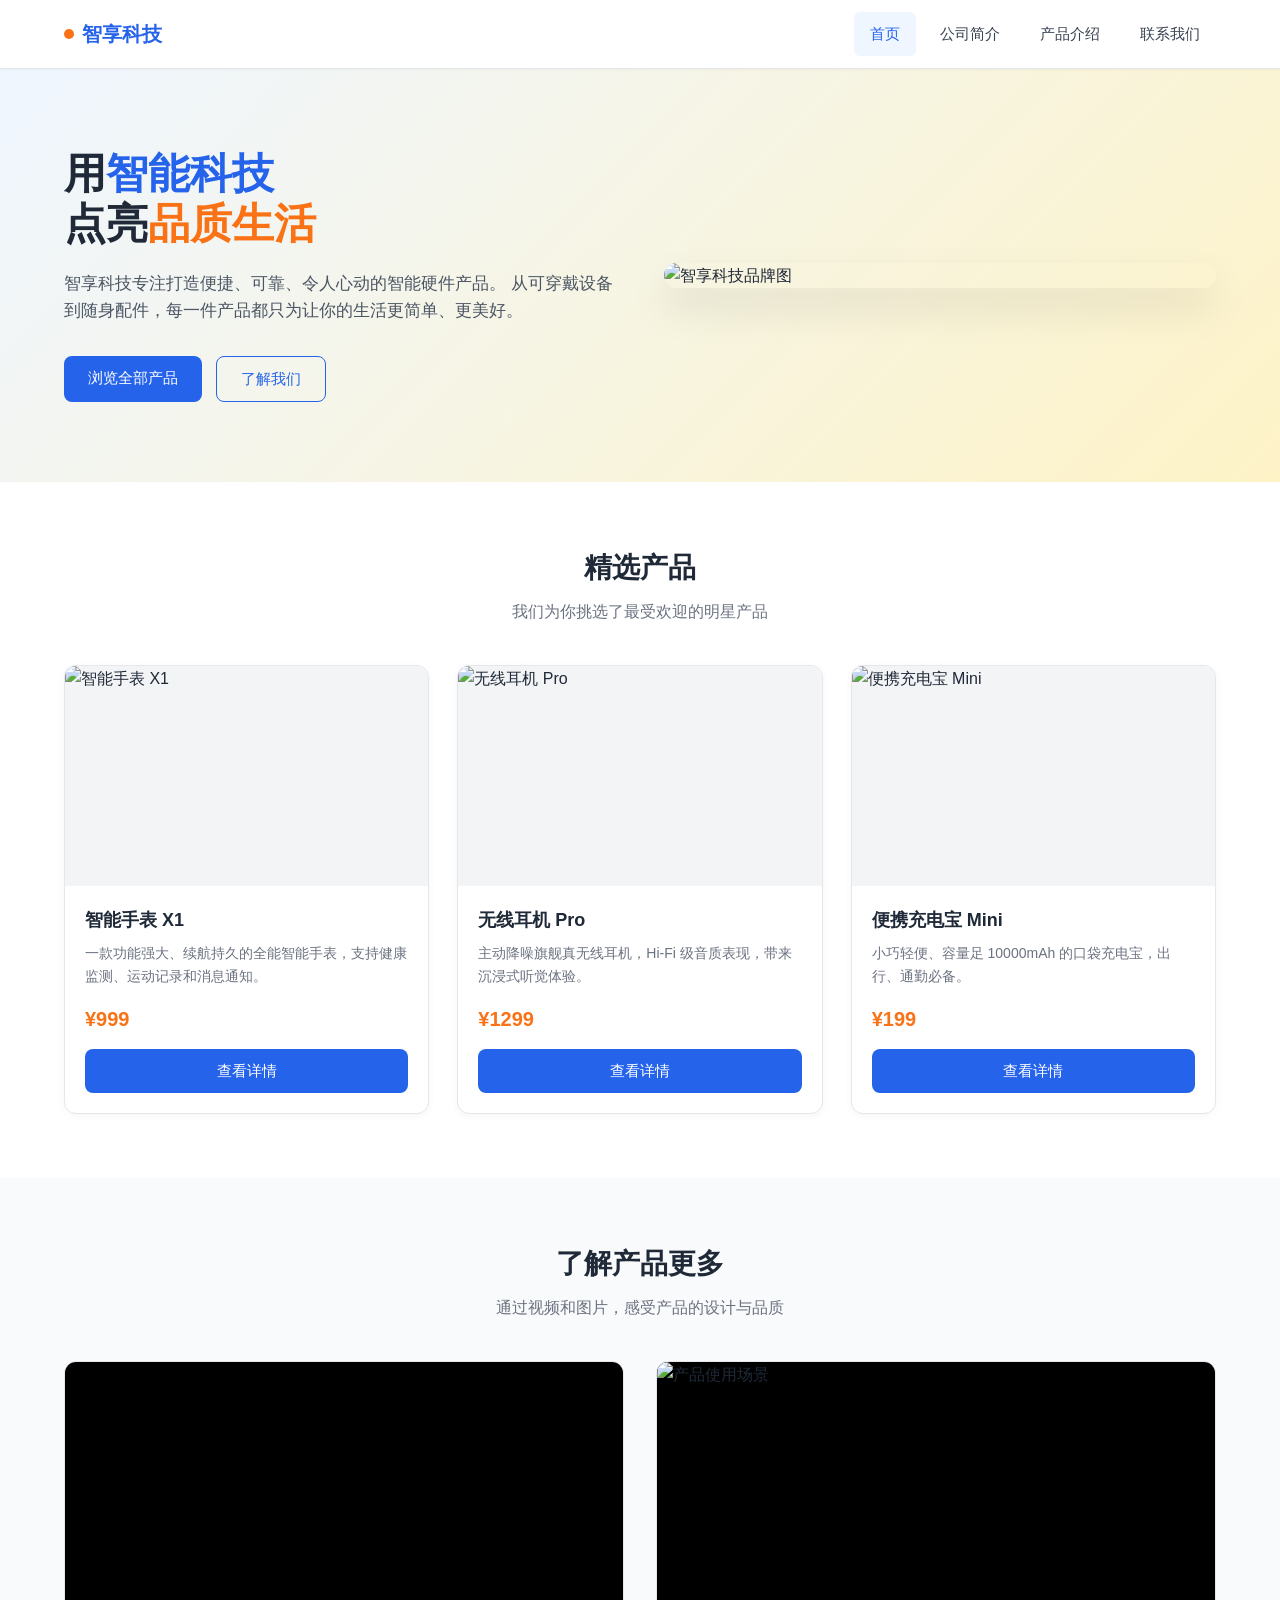
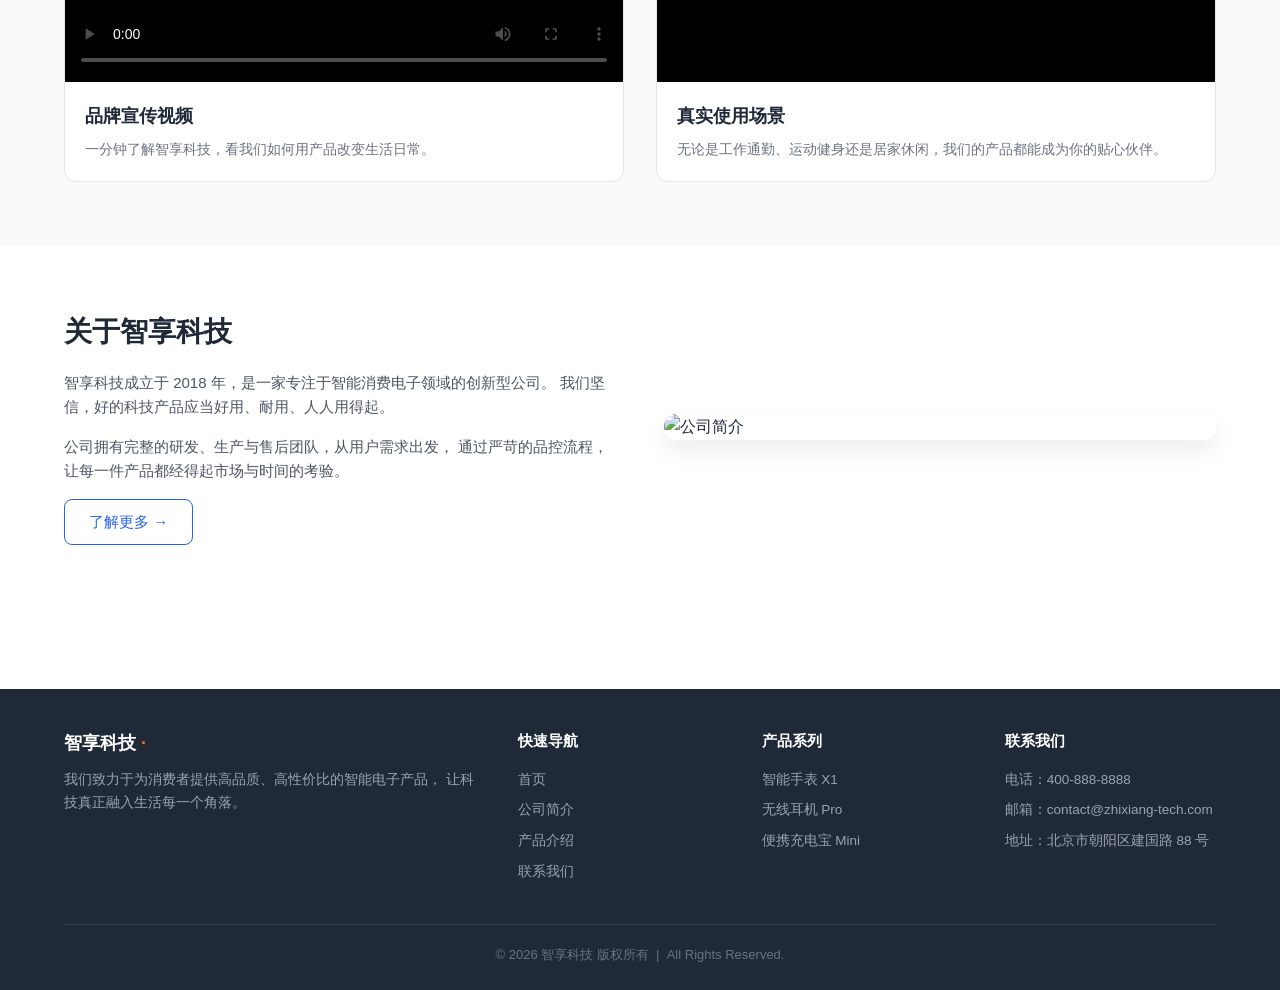
==== index.html @ dfcb59cd "Initial commit Add complete 5-page corporate product website (index/about/products/contact/product) " ====
<!DOCTYPE html>
<html lang="zh-CN">
<head>
  <!-- 字符编码设置：支持中文 -->
  <meta charset="UTF-8" />
  <!-- 响应式视口设置：保证移动端正常显示 -->
  <meta name="viewport" content="width=device-width, initial-scale=1.0" />
  <!-- SEO 基础标签：后续可替换为贵公司真实信息 -->
  <title>智享科技 - 让科技融入生活 | 智能手表 / 无线耳机 / 便携充电宝</title>
  <meta name="description" content="智享科技专注于为消费者提供高品质、高性价比的智能电子产品，包括智能手表 X1、无线耳机 Pro、便携充电宝 Mini 等系列产品。" />
  <meta name="keywords" content="智能手表,无线耳机,充电宝,智享科技,智能硬件" />
  <!-- 网站图标（Favicon）：后续替换为真实 Logo -->
  <link rel="icon" type="image/svg+xml" href="data:image/svg+xml,%3Csvg xmlns='http://www.w3.org/2000/svg' viewBox='0 0 100 100'%3E%3Ctext y='.9em' font-size='90'%3E%F0%9F%92%A1%3C/text%3E%3C/svg%3E" />

  <!-- 引入全局样式文件 -->
  <link rel="stylesheet" href="styles.css" />
</head>
<body>
  <!-- 导航栏占位：由 common.js 动态渲染（包含品牌 + 导航菜单 + 产品下拉菜单） -->
  <div id="navbar-placeholder"></div>

  <!-- 主要内容区 -->
  <main>
    <!-- =============================================================
         区块 1：品牌展示 Hero 区
         ============================================================= -->
    <section class="hero">
      <div class="hero-inner">
        <!-- 左侧：标题 + 介绍 + 按钮 -->
        <div>
          <h1>
            用<span class="hl-blue">智能科技</span><br />
            点亮<span class="hl-orange">品质生活</span>
          </h1>
          <p>
            智享科技专注打造便捷、可靠、令人心动的智能硬件产品。
            从可穿戴设备到随身配件，每一件产品都只为让你的生活更简单、更美好。
          </p>
          <div class="hero-btns">
            <!-- 浏览全部产品 -->
            <a href="products.html" class="btn btn-primary">浏览全部产品</a>
            <!-- 了解公司 -->
            <a href="about.html" class="btn btn-outline">了解我们</a>
          </div>
        </div>
        <!-- 右侧：品牌大图（后续可替换为公司主视觉图） -->
        <div class="hero-image">
          <img
            src="https://placehold.co/800x560?text=Smart+Living+%C2%B7+Brand+Hero"
            alt="智享科技品牌图"
          />
        </div>
      </div>
    </section>

    <!-- =============================================================
         区块 2：精选产品卡片（从 products-data.js 读取 featured=true 的产品）
         ============================================================= -->
    <section class="section">
      <div class="container">
        <h2 class="section-title">精选产品</h2>
        <p class="section-subtitle">我们为你挑选了最受欢迎的明星产品</p>

        <!-- 产品卡片容器：以下内容由页面底部 JS 动态渲染 -->
        <div id="featuredProductsGrid" class="products-grid"></div>
      </div>
    </section>

    <!-- =============================================================
         区块 3：宣传视频 / 图片 区域
         ============================================================= -->
    <section class="section promo-section">
      <div class="container">
        <h2 class="section-title">了解产品更多</h2>
        <p class="section-subtitle">通过视频和图片，感受产品的设计与品质</p>

        <div class="promo-grid">
          <!-- 左侧：宣传视频卡片 -->
          <div class="promo-card">
            <!-- 使用原生 HTML5 video 标签，用户可直接点击播放 -->
            <video
              src="https://www.w3schools.com/html/mov_bbb.mp4"
              controls
              preload="metadata"
              poster="https://placehold.co/800x450?text=Brand+Video+Poster"
            ></video>
            <div class="promo-card-body">
              <h3>品牌宣传视频</h3>
              <p>一分钟了解智享科技，看我们如何用产品改变生活日常。</p>
            </div>
          </div>

          <!-- 右侧：宣传图片卡片 -->
          <div class="promo-card">
            <img
              src="https://placehold.co/800x450?text=Lifestyle+%7C+Product+In+Use"
              alt="产品使用场景"
            />
            <div class="promo-card-body">
              <h3>真实使用场景</h3>
              <p>无论是工作通勤、运动健身还是居家休闲，我们的产品都能成为你的贴心伙伴。</p>
            </div>
          </div>
        </div>
      </div>
    </section>

    <!-- =============================================================
         区块 4：简短公司介绍（图片 + 文字 + 跳转按钮）
         ============================================================= -->
    <section class="section">
      <div class="container">
        <div class="about-preview">
          <!-- 左侧文字介绍 -->
          <div>
            <h2>关于智享科技</h2>
            <p>
              智享科技成立于 2018 年，是一家专注于智能消费电子领域的创新型公司。
              我们坚信，好的科技产品应当好用、耐用、人人用得起。
            </p>
            <p>
              公司拥有完整的研发、生产与售后团队，从用户需求出发，
              通过严苛的品控流程，让每一件产品都经得起市场与时间的考验。
            </p>
            <a href="about.html" class="btn btn-outline">了解更多 →</a>
          </div>
          <!-- 右侧：公司图片（办公室/团队/工厂 等占位图） -->
          <div>
            <img
              src="https://placehold.co/800x560?text=Our+Company+%7C+Team+%26+Office"
              alt="公司简介"
            />
          </div>
        </div>
      </div>
    </section>
  </main>

  <!-- 页脚占位：由 common.js 动态渲染 -->
  <div id="footer-placeholder"></div>

  <!-- 引入产品数据（首页精选产品区需要） -->
  <script src="products-data.js"></script>
  <!-- 引入公共 JS（导航栏、页脚、渲染卡片函数） -->
  <script src="common.js"></script>

  <!-- 首页专属 JS：渲染"精选产品"卡片 -->
  <script>
    document.addEventListener("DOMContentLoaded", function () {
      // 找到卡片容器
      const grid = document.getElementById("featuredProductsGrid");
      if (!grid) return;

      // 获取精选产品列表
      const featuredList = getFeaturedProducts();

      // 如果没有精选产品，则使用全部产品
      const list = featuredList.length > 0 ? featuredList : (products || []);

      // 逐产品渲染卡片（使用 common.js 提供的公共函数）
      list.forEach(function (product) {
        grid.innerHTML += renderProductCard(product);
      });
    });
  </script>
</body>
</html>
---- styles.css ----
/* ============================================
   公司产品售卖网站 - 全局样式文件
   主色调：蓝色 #2563EB，橙色 #F97316
   ============================================ */

/* ---------- 基础重置 ---------- */
/* 清除浏览器默认的内外边距，统一盒模型 */
* {
  margin: 0;
  padding: 0;
  box-sizing: border-box;
}

/* 设置页面基础样式：字体、文字颜色、最小高度 */
html, body {
  font-family: -apple-system, BlinkMacSystemFont, "Segoe UI", "PingFang SC",
    "Hiragino Sans GB", "Microsoft YaHei", sans-serif;
  color: #1F2937; /* 正文深灰色 */
  background-color: #FFFFFF;
  line-height: 1.6;
  min-height: 100vh;
  display: flex;
  flex-direction: column;
}

/* 让 main 区域在页脚之上自动撑开 */
main {
  flex: 1;
}

/* 链接默认去除下划线，继承文字颜色 */
a {
  text-decoration: none;
  color: inherit;
}

/* 列表去除默认点号 */
ul, ol {
  list-style: none;
}

/* 图片视频自适应 */
img, video {
  max-width: 100%;
  display: block;
}

/* 通用按钮样式：蓝色主按钮 */
.btn {
  display: inline-block;
  padding: 10px 24px;
  border-radius: 8px;
  font-size: 15px;
  font-weight: 500;
  cursor: pointer;
  transition: all 0.2s ease;
  border: none;
  text-align: center;
}

/* 蓝色实心按钮 */
.btn-primary {
  background-color: #2563EB;
  color: #FFFFFF;
}
.btn-primary:hover {
  background-color: #1D4ED8; /* 悬停加深蓝色 */
  transform: translateY(-1px);
  box-shadow: 0 4px 12px rgba(37, 99, 235, 0.25);
}

/* 橙色实心按钮（用于购买等强调操作） */
.btn-accent {
  background-color: #F97316;
  color: #FFFFFF;
}
.btn-accent:hover {
  background-color: #EA580C;
  transform: translateY(-1px);
  box-shadow: 0 4px 12px rgba(249, 115, 22, 0.25);
}

/* 白色边框按钮 */
.btn-outline {
  background-color: transparent;
  color: #2563EB;
  border: 1.5px solid #2563EB;
}
.btn-outline:hover {
  background-color: #2563EB;
  color: #FFFFFF;
}

/* ---------- 通用容器（限制页面最大宽度并居中） ---------- */
.container {
  max-width: 1200px;
  margin: 0 auto;
  padding: 0 24px;
}

/* 通用区块间距 */
.section {
  padding: 64px 0;
}

/* 区块标题 */
.section-title {
  font-size: 28px;
  font-weight: 700;
  color: #1F2937;
  text-align: center;
  margin-bottom: 8px;
}

/* 区块副标题（说明文字） */
.section-subtitle {
  text-align: center;
  color: #6B7280;
  font-size: 16px;
  margin-bottom: 40px;
}

/* 浅灰背景（用于分段区分内容区） */
.bg-gray {
  background-color: #F9FAFB;
}

/* ============================================
   导航栏样式
   ============================================ */
.navbar {
  background-color: #FFFFFF;
  border-bottom: 1px solid #E5E7EB;
  position: sticky; /* 滚动时保持在顶部 */
  top: 0;
  z-index: 1000;
  box-shadow: 0 1px 3px rgba(0, 0, 0, 0.04);
}

.navbar-inner {
  max-width: 1200px;
  margin: 0 auto;
  padding: 0 24px;
  display: flex;
  align-items: center;
  justify-content: space-between;
  height: 68px;
}

/* Logo 样式 */
.brand {
  font-size: 20px;
  font-weight: 700;
  color: #2563EB;
  display: flex;
  align-items: center;
  gap: 8px;
}

/* Logo 中的橙色装饰点 */
.brand .dot {
  width: 10px;
  height: 10px;
  background-color: #F97316;
  border-radius: 50%;
  display: inline-block;
}

/* 桌面端导航菜单 */
.nav-links {
  display: flex;
  align-items: center;
  gap: 8px;
}

/* 每个导航项 */
.nav-item {
  position: relative;
}

.nav-link {
  display: block;
  padding: 10px 16px;
  font-size: 15px;
  font-weight: 500;
  color: #374151;
  border-radius: 6px;
  transition: background-color 0.2s, color 0.2s;
}

.nav-link:hover {
  color: #2563EB;
  background-color: #EFF6FF;
}

/* 当前激活的导航项高亮 */
.nav-link.active {
  color: #2563EB;
  background-color: #EFF6FF;
}

/* ---------- 下拉菜单（产品介绍的子菜单） ---------- */
.dropdown-menu {
  position: absolute;
  top: 100%;
  left: 0;
  min-width: 220px;
  background-color: #FFFFFF;
  border: 1px solid #E5E7EB;
  border-radius: 8px;
  box-shadow: 0 10px 25px rgba(0, 0, 0, 0.08);
  padding: 8px 0;
  margin-top: 4px;
  opacity: 0;
  visibility: hidden;
  transform: translateY(-6px);
  transition: all 0.2s ease;
}

/* 鼠标悬停在"产品介绍"上时展开下拉菜单 */
.nav-item.dropdown:hover .dropdown-menu {
  opacity: 1;
  visibility: visible;
  transform: translateY(0);
}

/* 下拉菜单中的每个产品项 */
.dropdown-item {
  display: block;
  padding: 10px 18px;
  font-size: 14px;
  color: #374151;
  transition: background-color 0.15s;
}

.dropdown-item:hover {
  background-color: #EFF6FF;
  color: #2563EB;
}

/* ---------- 汉堡菜单按钮（移动端显示） ---------- */
.hamburger {
  display: none; /* 桌面端隐藏 */
  flex-direction: column;
  justify-content: space-between;
  width: 26px;
  height: 20px;
  cursor: pointer;
  background: none;
  border: none;
  padding: 0;
}

.hamburger span {
  display: block;
  width: 100%;
  height: 2.5px;
  background-color: #1F2937;
  border-radius: 2px;
  transition: all 0.3s;
}

/* 汉堡菜单被激活（X 形状） */
.hamburger.active span:nth-child(1) {
  transform: translateY(9px) rotate(45deg);
}
.hamburger.active span:nth-child(2) {
  opacity: 0;
}
.hamburger.active span:nth-child(3) {
  transform: translateY(-9px) rotate(-45deg);
}

/* ============================================
   首页样式
   ============================================ */

/* 品牌展示区（Hero 区域） */
.hero {
  background: linear-gradient(135deg, #EFF6FF 0%, #FEF3C7 100%);
  padding: 80px 0;
}

.hero-inner {
  max-width: 1200px;
  margin: 0 auto;
  padding: 0 24px;
  display: grid;
  grid-template-columns: 1fr 1fr;
  gap: 48px;
  align-items: center;
}

.hero h1 {
  font-size: 42px;
  font-weight: 800;
  line-height: 1.2;
  color: #1F2937;
  margin-bottom: 20px;
}

.hero h1 .hl-blue { color: #2563EB; }
.hero h1 .hl-orange { color: #F97316; }

.hero p {
  font-size: 17px;
  color: #4B5563;
  margin-bottom: 32px;
}

.hero-btns {
  display: flex;
  gap: 14px;
  flex-wrap: wrap;
}

.hero-image {
  border-radius: 16px;
  overflow: hidden;
  box-shadow: 0 20px 40px rgba(0, 0, 0, 0.1);
}

/* 精选产品卡片网格 */
.products-grid {
  display: grid;
  grid-template-columns: repeat(3, 1fr);
  gap: 28px;
}

/* 单个产品卡片 */
.product-card {
  background-color: #FFFFFF;
  border-radius: 12px;
  overflow: hidden;
  border: 1px solid #E5E7EB;
  box-shadow: 0 2px 8px rgba(0, 0, 0, 0.04);
  transition: all 0.25s ease;
  display: flex;
  flex-direction: column;
}

.product-card:hover {
  transform: translateY(-4px);
  box-shadow: 0 12px 24px rgba(0, 0, 0, 0.08);
  border-color: #BFDBFE;
}

.product-card img {
  width: 100%;
  height: 220px;
  object-fit: cover;
  background-color: #F3F4F6;
}

.product-card-body {
  padding: 20px;
  flex: 1;
  display: flex;
  flex-direction: column;
}

.product-card h3 {
  font-size: 18px;
  font-weight: 700;
  color: #1F2937;
  margin-bottom: 8px;
}

.product-card .desc {
  font-size: 14px;
  color: #6B7280;
  margin-bottom: 16px;
  flex: 1;
}

.product-card .price {
  font-size: 20px;
  font-weight: 700;
  color: #F97316;
  margin-bottom: 14px;
}

/* 宣传视频/图片区域 */
.promo-section {
  background-color: #F9FAFB;
}

.promo-grid {
  display: grid;
  grid-template-columns: 1fr 1fr;
  gap: 32px;
  align-items: stretch;
}

.promo-card {
  background-color: #FFFFFF;
  border-radius: 12px;
  overflow: hidden;
  border: 1px solid #E5E7EB;
  display: flex;
  flex-direction: column;
}

.promo-card video,
.promo-card img {
  width: 100%;
  height: 320px;
  object-fit: cover;
  background-color: #000;
}

.promo-card-body {
  padding: 20px;
}

.promo-card-body h3 {
  font-size: 18px;
  font-weight: 700;
  margin-bottom: 8px;
  color: #1F2937;
}

.promo-card-body p {
  font-size: 14px;
  color: #6B7280;
}

/* 简短公司介绍区块 */
.about-preview {
  display: grid;
  grid-template-columns: 1fr 1fr;
  gap: 48px;
  align-items: center;
}

.about-preview h2 {
  font-size: 28px;
  font-weight: 700;
  margin-bottom: 16px;
  color: #1F2937;
}

.about-preview p {
  font-size: 15px;
  color: #4B5563;
  margin-bottom: 16px;
}

.about-preview img {
  border-radius: 12px;
  box-shadow: 0 10px 25px rgba(0, 0, 0, 0.08);
}

/* ============================================
   公司简介页样式
   ============================================ */
.page-header {
  background: linear-gradient(135deg, #EFF6FF 0%, #FEF3C7 100%);
  padding: 56px 0;
  text-align: center;
}

.page-header h1 {
  font-size: 36px;
  font-weight: 800;
  color: #1F2937;
  margin-bottom: 8px;
}

.page-header p {
  font-size: 16px;
  color: #4B5563;
}

.about-content {
  display: grid;
  grid-template-columns: 1fr 1fr;
  gap: 48px;
  align-items: center;
}

.about-content img {
  border-radius: 12px;
  box-shadow: 0 10px 25px rgba(0, 0, 0, 0.08);
}

.about-content h2 {
  font-size: 26px;
  font-weight: 700;
  margin-bottom: 16px;
  color: #1F2937;
}

.about-content p {
  font-size: 15px;
  color: #4B5563;
  margin-bottom: 12px;
}

/* 企业优势列表（卡片形式） */
.advantages-grid {
  display: grid;
  grid-template-columns: repeat(4, 1fr);
  gap: 24px;
}

.advantage-card {
  background-color: #FFFFFF;
  padding: 28px 20px;
  border-radius: 12px;
  border: 1px solid #E5E7EB;
  text-align: center;
  transition: all 0.25s;
}

.advantage-card:hover {
  transform: translateY(-3px);
  box-shadow: 0 10px 20px rgba(0, 0, 0, 0.06);
  border-color: #BFDBFE;
}

.advantage-icon {
  width: 56px;
  height: 56px;
  margin: 0 auto 16px;
  background-color: #EFF6FF;
  color: #2563EB;
  border-radius: 50%;
  display: flex;
  align-items: center;
  justify-content: center;
  font-size: 26px;
  font-weight: 800;
}

.advantage-card h3 {
  font-size: 17px;
  font-weight: 700;
  color: #1F2937;
  margin-bottom: 8px;
}

.advantage-card p {
  font-size: 13.5px;
  color: #6B7280;
}

/* ============================================
   产品总览页样式
   ============================================ */
.products-toolbar {
  display: flex;
  justify-content: space-between;
  align-items: center;
  margin-bottom: 28px;
  flex-wrap: wrap;
  gap: 12px;
}

.products-count {
  color: #6B7280;
  font-size: 14px;
}

.search-box {
  padding: 8px 14px;
  border: 1px solid #D1D5DB;
  border-radius: 8px;
  font-size: 14px;
  width: 240px;
  outline: none;
  transition: border-color 0.2s;
}

.search-box:focus {
  border-color: #2563EB;
  box-shadow: 0 0 0 3px rgba(37, 99, 235, 0.1);
}

/* ============================================
   联系我们页样式
   ============================================ */
.contact-grid {
  display: grid;
  grid-template-columns: 1.2fr 1fr;
  gap: 40px;
}

.contact-form {
  background-color: #FFFFFF;
  padding: 32px;
  border-radius: 12px;
  border: 1px solid #E5E7EB;
  box-shadow: 0 2px 8px rgba(0, 0, 0, 0.04);
}

.contact-form h2 {
  font-size: 22px;
  font-weight: 700;
  margin-bottom: 24px;
  color: #1F2937;
}

.form-group {
  margin-bottom: 18px;
}

.form-group label {
  display: block;
  font-size: 14px;
  font-weight: 500;
  color: #374151;
  margin-bottom: 6px;
}

.form-group input,
.form-group textarea {
  width: 100%;
  padding: 10px 14px;
  border: 1px solid #D1D5DB;
  border-radius: 8px;
  font-size: 14px;
  font-family: inherit;
  color: #1F2937;
  outline: none;
  transition: border-color 0.2s, box-shadow 0.2s;
}

.form-group input:focus,
.form-group textarea:focus {
  border-color: #2563EB;
  box-shadow: 0 0 0 3px rgba(37, 99, 235, 0.1);
}

.form-group textarea {
  resize: vertical;
  min-height: 120px;
}

/* 表单提交成功提示 */
.form-success {
  display: none;
  padding: 12px 16px;
  background-color: #ECFDF5;
  border: 1px solid #A7F3D0;
  color: #065F46;
  border-radius: 8px;
  margin-bottom: 18px;
  font-size: 14px;
}

/* 联系信息卡片 */
.contact-info {
  display: flex;
  flex-direction: column;
  gap: 24px;
}

.info-card {
  background-color: #FFFFFF;
  padding: 24px;
  border-radius: 12px;
  border: 1px solid #E5E7EB;
}

.info-card h3 {
  font-size: 17px;
  font-weight: 700;
  color: #1F2937;
  margin-bottom: 14px;
  display: flex;
  align-items: center;
  gap: 8px;
}

.info-card h3::before {
  content: "";
  display: inline-block;
  width: 4px;
  height: 16px;
  background-color: #2563EB;
  border-radius: 2px;
}

.info-item {
  display: flex;
  align-items: flex-start;
  gap: 10px;
  margin-bottom: 12px;
  font-size: 14px;
  color: #374151;
}

.info-item:last-child { margin-bottom: 0; }

.info-item .label {
  flex-shrink: 0;
  color: #6B7280;
  min-width: 56px;
}

/* 地图占位 */
.map-placeholder {
  background: linear-gradient(135deg, #EFF6FF 0%, #F3F4F6 100%);
  border: 1px dashed #93C5FD;
  border-radius: 12px;
  height: 260px;
  display: flex;
  align-items: center;
  justify-content: center;
  flex-direction: column;
  color: #3B82F6;
  font-size: 15px;
  text-align: center;
  padding: 20px;
}

.map-placeholder .big {
  font-size: 40px;
  margin-bottom: 10px;
}

/* ============================================
   产品详情页样式
   ============================================ */
.product-detail {
  padding: 48px 0;
}

.product-detail h1 {
  font-size: 32px;
  font-weight: 800;
  color: #1F2937;
  margin-bottom: 32px;
  padding-bottom: 16px;
  border-bottom: 1px solid #E5E7EB;
}

/* 左右两栏：左侧图片，右侧视频 */
.media-grid {
  display: grid;
  grid-template-columns: 1fr 1fr;
  gap: 32px;
  margin-bottom: 40px;
}

/* 左侧产品图片（支持多张图片切换） */
.media-left .main-image {
  width: 100%;
  border-radius: 12px;
  overflow: hidden;
  border: 1px solid #E5E7EB;
  background-color: #F9FAFB;
  margin-bottom: 12px;
  aspect-ratio: 16 / 10;
}

.media-left .main-image img {
  width: 100%;
  height: 100%;
  object-fit: cover;
}

/* 缩略图选择区 */
.thumbnails {
  display: flex;
  gap: 10px;
  flex-wrap: wrap;
}

.thumb {
  width: 72px;
  height: 52px;
  border-radius: 6px;
  overflow: hidden;
  border: 2px solid #E5E7EB;
  cursor: pointer;
  transition: border-color 0.15s;
  background-color: #F9FAFB;
}

.thumb.active {
  border-color: #2563EB;
}

.thumb img {
  width: 100%;
  height: 100%;
  object-fit: cover;
}

/* 右侧视频 */
.media-right h3 {
  font-size: 16px;
  font-weight: 600;
  color: #374151;
  margin-bottom: 10px;
}

.media-right video {
  width: 100%;
  border-radius: 12px;
  border: 1px solid #E5E7EB;
  background-color: #000;
  aspect-ratio: 16 / 10;
  object-fit: cover;
}

/* 产品介绍内容区 */
.info-panel {
  background-color: #FFFFFF;
  border: 1px solid #E5E7EB;
  border-radius: 12px;
  padding: 32px;
  box-shadow: 0 2px 8px rgba(0, 0, 0, 0.03);
}

.info-block {
  margin-bottom: 28px;
}

.info-block:last-child { margin-bottom: 0; }

.info-block h2 {
  font-size: 20px;
  font-weight: 700;
  color: #1F2937;
  margin-bottom: 12px;
  padding-left: 12px;
  border-left: 4px solid #2563EB;
}

.info-block p {
  font-size: 15px;
  color: #374151;
  line-height: 1.8;
}

/* 产品参数列表 */
.specs-list {
  display: grid;
  grid-template-columns: repeat(2, 1fr);
  gap: 10px 24px;
}

.specs-list li {
  padding: 10px 14px;
  background-color: #F9FAFB;
  border-radius: 6px;
  border-left: 3px solid #F97316;
  font-size: 14px;
  color: #374151;
}

/* 产品优势列表 */
.advantages-list {
  display: flex;
  flex-direction: column;
  gap: 10px;
}

.advantages-list li {
  padding: 10px 14px;
  background-color: #EFF6FF;
  border-radius: 6px;
  font-size: 14px;
  color: #1E40AF;
  display: flex;
  align-items: center;
  gap: 8px;
}

.advantages-list li::before {
  content: "✓";
  color: #2563EB;
  font-weight: 800;
  font-size: 16px;
}

/* 价格和购买栏 */
.purchase-bar {
  display: flex;
  align-items: center;
  justify-content: space-between;
  flex-wrap: wrap;
  gap: 20px;
  padding: 24px;
  background: linear-gradient(90deg, #EFF6FF 0%, #FEF3C7 100%);
  border-radius: 12px;
}

.purchase-bar .price {
  font-size: 30px;
  font-weight: 800;
  color: #F97316;
}

.purchase-bar .price small {
  font-size: 14px;
  font-weight: 500;
  color: #6B7280;
  margin-left: 8px;
}

.purchase-bar .actions {
  display: flex;
  gap: 12px;
}

.product-not-found {
  text-align: center;
  padding: 80px 24px;
  color: #6B7280;
}

.product-not-found h2 {
  font-size: 24px;
  color: #1F2937;
  margin-bottom: 12px;
}

/* ============================================
   页脚样式
   ============================================ */
.footer {
  background-color: #1F2937;
  color: #D1D5DB;
  padding: 40px 0 24px;
  margin-top: 80px;
}

.footer-grid {
  display: grid;
  grid-template-columns: 2fr 1fr 1fr 1fr;
  gap: 32px;
  margin-bottom: 32px;
}

.footer-col h4 {
  color: #FFFFFF;
  font-size: 15px;
  font-weight: 600;
  margin-bottom: 16px;
}

.footer-col p, .footer-col li {
  font-size: 13.5px;
  color: #9CA3AF;
  margin-bottom: 8px;
  line-height: 1.7;
}

.footer-col a:hover {
  color: #60A5FA;
}

.footer-brand {
  color: #FFFFFF;
  font-size: 18px;
  font-weight: 700;
  margin-bottom: 12px;
}

.footer-bottom {
  border-top: 1px solid #374151;
  padding-top: 20px;
  text-align: center;
  font-size: 13px;
  color: #6B7280;
}

/* ============================================
   响应式布局（移动端适配）
   ============================================ */

/* 平板：宽度 <= 1024px */
@media (max-width: 1024px) {
  .products-grid { grid-template-columns: repeat(2, 1fr); }
  .advantages-grid { grid-template-columns: repeat(2, 1fr); }
  .promo-grid { grid-template-columns: 1fr; }
  .specs-list { grid-template-columns: 1fr; }
}

/* 手机：宽度 <= 768px */
@media (max-width: 768px) {
  /* 显示汉堡按钮 */
  .hamburger {
    display: flex;
  }

  /* 隐藏桌面端水平导航 */
  .nav-links {
    position: absolute;
    top: 68px;
    left: 0;
    right: 0;
    background-color: #FFFFFF;
    flex-direction: column;
    align-items: stretch;
    padding: 12px;
    gap: 0;
    border-bottom: 1px solid #E5E7EB;
    box-shadow: 0 4px 12px rgba(0, 0, 0, 0.06);
    /* 默认隐藏 */
    max-height: 0;
    overflow: hidden;
    opacity: 0;
    transition: all 0.3s ease;
  }

  /* 汉堡菜单激活后显示导航 */
  .nav-links.open {
    max-height: 1000px;
    opacity: 1;
  }

  .nav-link {
    padding: 14px 16px;
    border-bottom: 1px solid #F3F4F6;
  }

  /* 移动端下拉菜单：点击展开，不再使用 hover */
  .dropdown-menu {
    position: static;
    opacity: 1;
    visibility: visible;
    transform: none;
    box-shadow: none;
    border: none;
    padding: 0 0 0 16px;
    margin-top: 0;
    background-color: #F9FAFB;
    border-radius: 6px;
    /* 默认收起 */
    max-height: 0;
    overflow: hidden;
    transition: max-height 0.3s ease;
  }

  /* 展开状态 */
  .nav-item.dropdown.open .dropdown-menu {
    max-height: 500px;
    padding: 8px 0 8px 16px;
  }

  /* 下拉菜单指示器（移动端） */
  .nav-item.dropdown > .nav-link::after {
    content: "▾";
    margin-left: 6px;
    transition: transform 0.2s;
    display: inline-block;
  }
  .nav-item.dropdown.open > .nav-link::after {
    transform: rotate(180deg);
  }

  /* 桌面端的 hover 展开在移动端取消 */
  .nav-item.dropdown:hover .dropdown-menu {
    max-height: 0;
    padding: 0 0 0 16px;
  }
  .nav-item.dropdown.open:hover .dropdown-menu,
  .nav-item.dropdown.open .dropdown-menu {
    max-height: 500px;
    padding: 8px 0 8px 16px;
  }

  /* 首页 Hero 改为单列 */
  .hero-inner {
    grid-template-columns: 1fr;
    padding: 0 20px;
    gap: 32px;
  }
  .hero { padding: 48px 0; }
  .hero h1 { font-size: 28px; }

  /* 两栏布局全部降为单列 */
  .about-preview,
  .about-content,
  .contact-grid,
  .media-grid {
    grid-template-columns: 1fr;
    gap: 24px;
  }

  .section { padding: 40px 0; }
  .section-title { font-size: 22px; }
  .page-header { padding: 40px 0; }
  .page-header h1 { font-size: 26px; }

  .products-grid {
    grid-template-columns: 1fr;
    gap: 20px;
  }

  .advantages-grid {
    grid-template-columns: repeat(2, 1fr);
    gap: 16px;
  }

  .footer-grid {
    grid-template-columns: 1fr 1fr;
    gap: 24px;
  }

  .purchase-bar {
    flex-direction: column;
    align-items: stretch;
    text-align: center;
  }
  .purchase-bar .actions {
    justify-content: center;
  }

  .product-detail h1 { font-size: 24px; }

  .info-panel { padding: 20px; }

  .products-toolbar {
    flex-direction: column;
    align-items: stretch;
  }
  .search-box { width: 100%; }
}

/* 小屏幕（手机竖屏） */
@media (max-width: 480px) {
  .advantages-grid { grid-template-columns: 1fr; }
  .footer-grid { grid-template-columns: 1fr; }
  .hero-btns { flex-direction: column; }
  .hero-btns .btn { width: 100%; }
  .purchase-bar .actions { flex-direction: column; }
  .purchase-bar .actions .btn { width: 100%; }
  .contact-form { padding: 20px; }
}
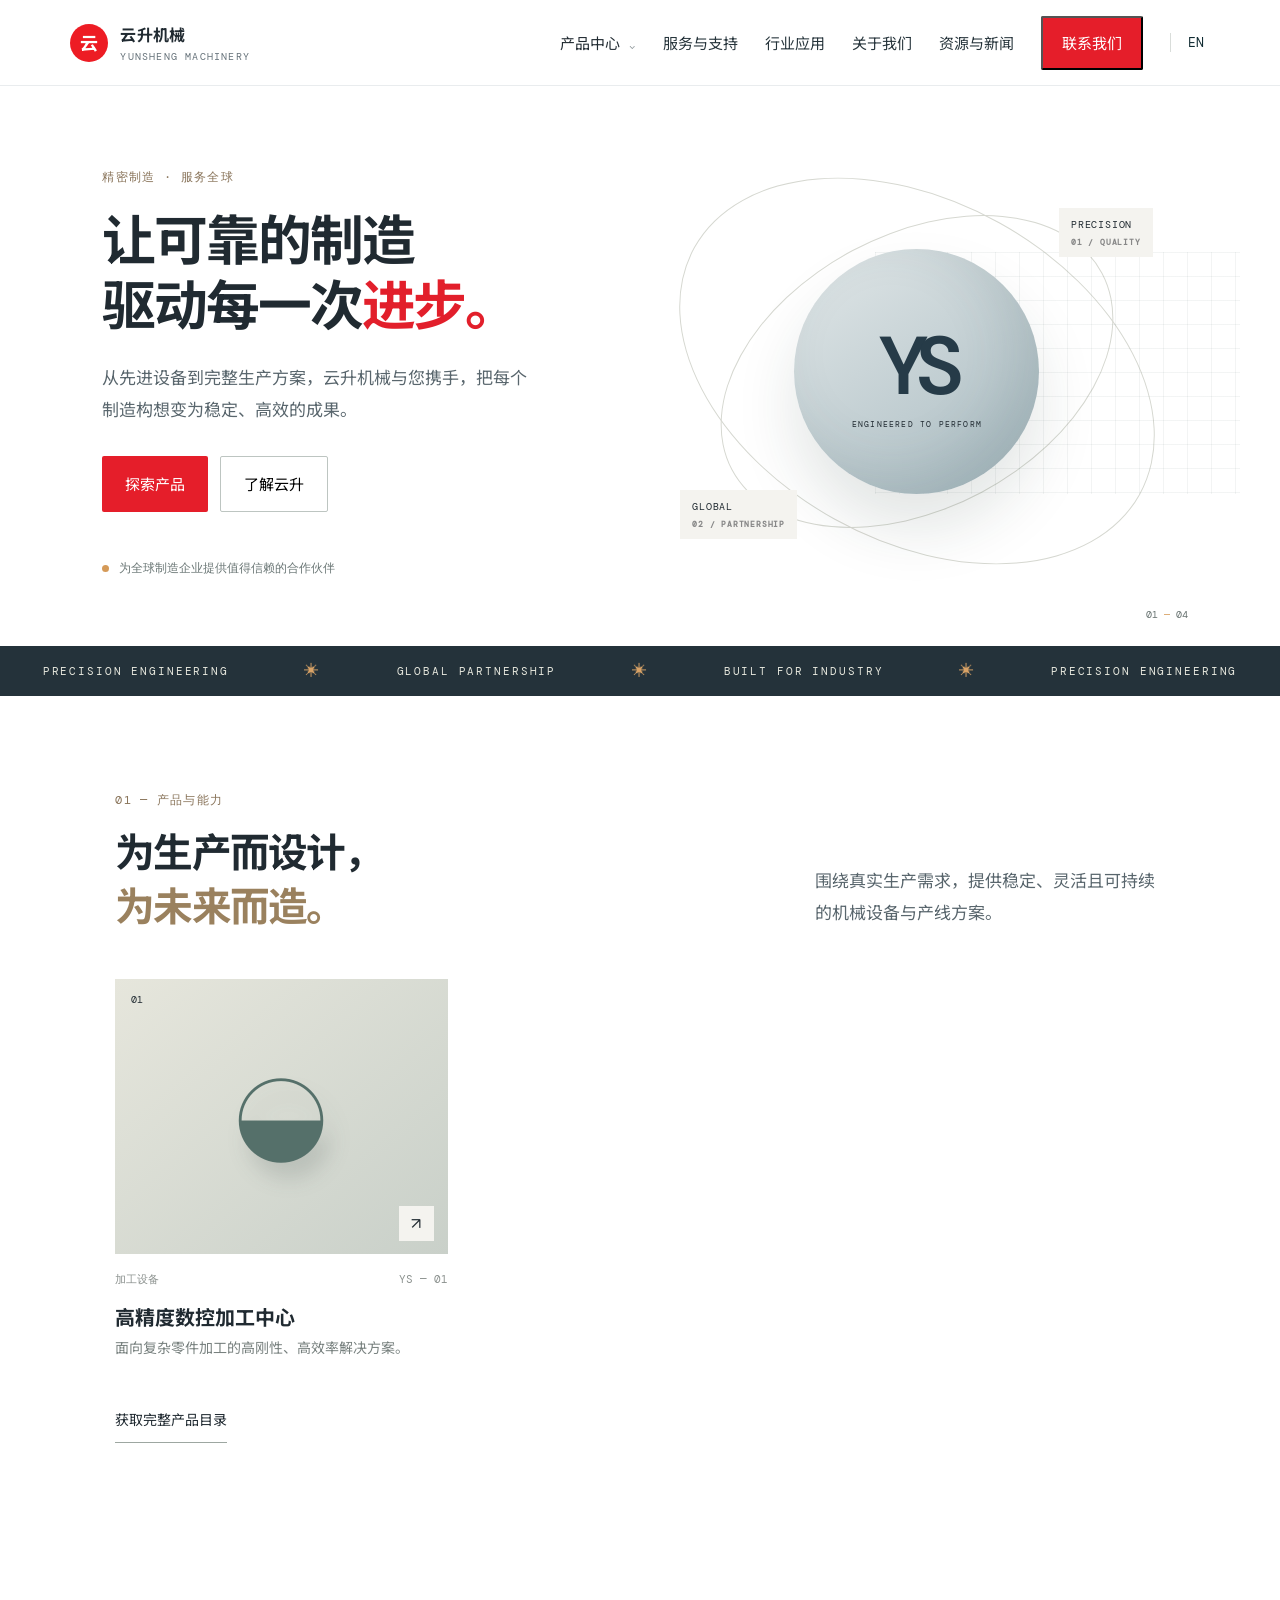
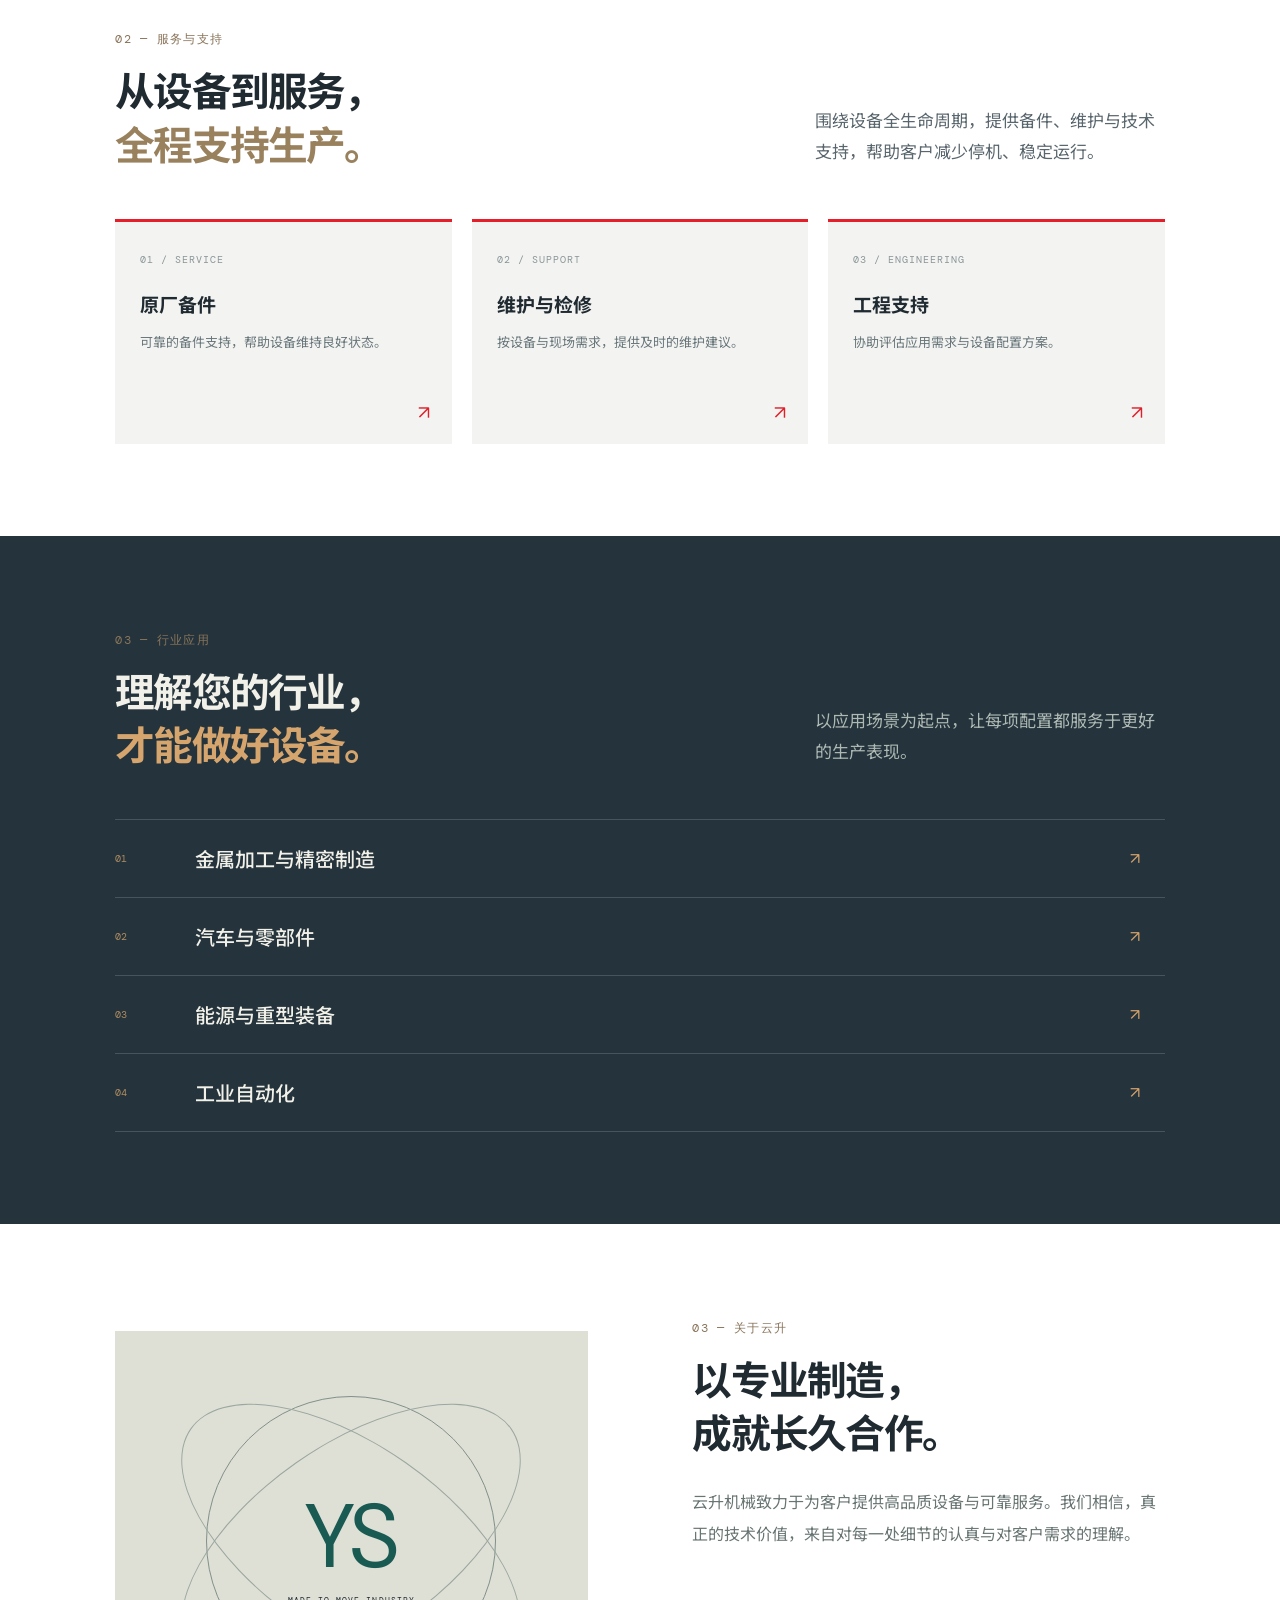
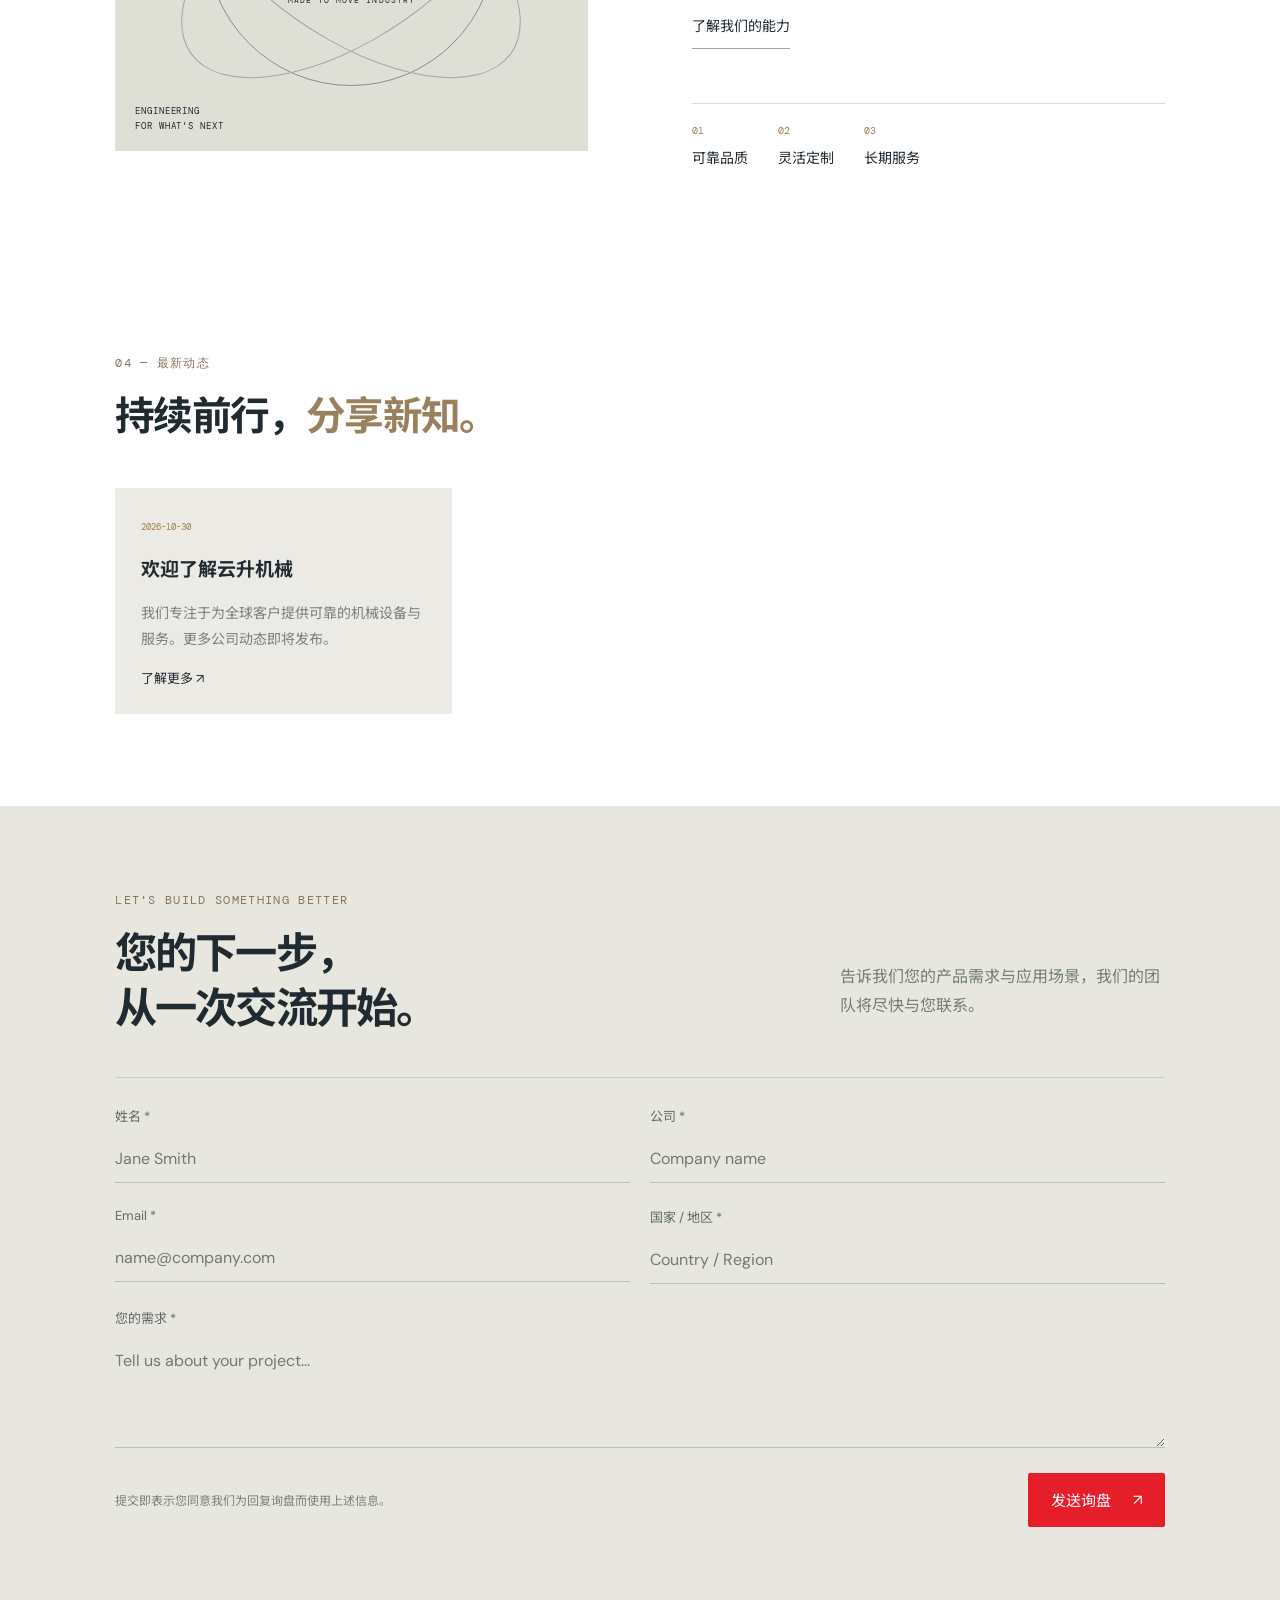
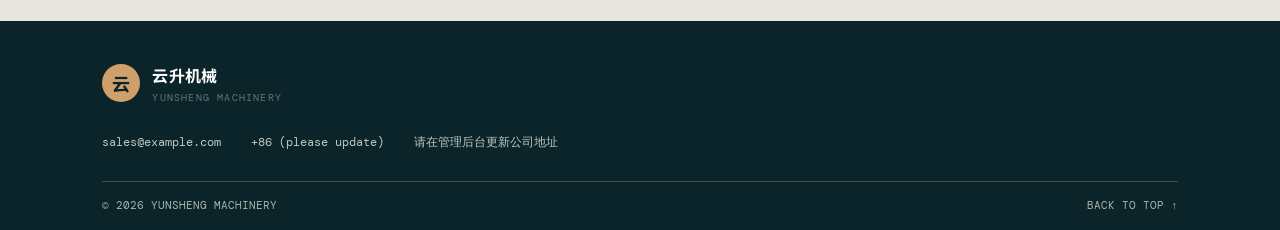
==== commit 3a27d37f: "Connect Pages frontend to persistent Python API and remove exposed startup credentials" ====
--- a/index.html
+++ b/index.html
@@ -1,167 +1,15 @@
-<!DOCTYPE html>
-<html lang="zh-CN">
-<head>
-  <!-- 字符编码设置：支持中文 -->
-  <meta charset="UTF-8" />
-  <!-- 响应式视口设置：保证移动端正常显示 -->
-  <meta name="viewport" content="width=device-width, initial-scale=1.0" />
-  <!-- SEO 基础标签：后续可替换为贵公司真实信息 -->
-  <title>智享科技 - 让科技融入生活 | 智能手表 / 无线耳机 / 便携充电宝</title>
-  <meta name="description" content="智享科技专注于为消费者提供高品质、高性价比的智能电子产品，包括智能手表 X1、无线耳机 Pro、便携充电宝 Mini 等系列产品。" />
-  <meta name="keywords" content="智能手表,无线耳机,充电宝,智享科技,智能硬件" />
-  <!-- 网站图标（Favicon）：后续替换为真实 Logo -->
-  <link rel="icon" type="image/svg+xml" href="data:image/svg+xml,%3Csvg xmlns='http://www.w3.org/2000/svg' viewBox='0 0 100 100'%3E%3Ctext y='.9em' font-size='90'%3E%F0%9F%92%A1%3C/text%3E%3C/svg%3E" />
-
-  <!-- 引入全局样式文件 -->
-  <link rel="stylesheet" href="styles.css" />
-</head>
-<body>
-  <!-- 导航栏占位：由 common.js 动态渲染（包含品牌 + 导航菜单 + 产品下拉菜单） -->
-  <div id="navbar-placeholder"></div>
-
-  <!-- 主要内容区 -->
-  <main>
-    <!-- =============================================================
-         区块 1：品牌展示 Hero 区
-         ============================================================= -->
-    <section class="hero">
-      <div class="hero-inner">
-        <!-- 左侧：标题 + 介绍 + 按钮 -->
-        <div>
-          <h1>
-            用<span class="hl-blue">智能科技</span><br />
-            点亮<span class="hl-orange">品质生活</span>
-          </h1>
-          <p>
-            智享科技专注打造便捷、可靠、令人心动的智能硬件产品。
-            从可穿戴设备到随身配件，每一件产品都只为让你的生活更简单、更美好。
-          </p>
-          <div class="hero-btns">
-            <!-- 浏览全部产品 -->
-            <a href="products.html" class="btn btn-primary">浏览全部产品</a>
-            <!-- 了解公司 -->
-            <a href="about.html" class="btn btn-outline">了解我们</a>
-          </div>
-        </div>
-        <!-- 右侧：品牌大图（后续可替换为公司主视觉图） -->
-        <div class="hero-image">
-          <img
-            src="https://placehold.co/800x560?text=Smart+Living+%C2%B7+Brand+Hero"
-            alt="智享科技品牌图"
-          />
-        </div>
-      </div>
-    </section>
-
-    <!-- =============================================================
-         区块 2：精选产品卡片（从 products-data.js 读取 featured=true 的产品）
-         ============================================================= -->
-    <section class="section">
-      <div class="container">
-        <h2 class="section-title">精选产品</h2>
-        <p class="section-subtitle">我们为你挑选了最受欢迎的明星产品</p>
-
-        <!-- 产品卡片容器：以下内容由页面底部 JS 动态渲染 -->
-        <div id="featuredProductsGrid" class="products-grid"></div>
-      </div>
-    </section>
-
-    <!-- =============================================================
-         区块 3：宣传视频 / 图片 区域
-         ============================================================= -->
-    <section class="section promo-section">
-      <div class="container">
-        <h2 class="section-title">了解产品更多</h2>
-        <p class="section-subtitle">通过视频和图片，感受产品的设计与品质</p>
-
-        <div class="promo-grid">
-          <!-- 左侧：宣传视频卡片 -->
-          <div class="promo-card">
-            <!-- 使用原生 HTML5 video 标签，用户可直接点击播放 -->
-            <video
-              src="https://www.w3schools.com/html/mov_bbb.mp4"
-              controls
-              preload="metadata"
-              poster="https://placehold.co/800x450?text=Brand+Video+Poster"
-            ></video>
-            <div class="promo-card-body">
-              <h3>品牌宣传视频</h3>
-              <p>一分钟了解智享科技，看我们如何用产品改变生活日常。</p>
-            </div>
-          </div>
-
-          <!-- 右侧：宣传图片卡片 -->
-          <div class="promo-card">
-            <img
-              src="https://placehold.co/800x450?text=Lifestyle+%7C+Product+In+Use"
-              alt="产品使用场景"
-            />
-            <div class="promo-card-body">
-              <h3>真实使用场景</h3>
-              <p>无论是工作通勤、运动健身还是居家休闲，我们的产品都能成为你的贴心伙伴。</p>
-            </div>
-          </div>
-        </div>
-      </div>
-    </section>
-
-    <!-- =============================================================
-         区块 4：简短公司介绍（图片 + 文字 + 跳转按钮）
-         ============================================================= -->
-    <section class="section">
-      <div class="container">
-        <div class="about-preview">
-          <!-- 左侧文字介绍 -->
-          <div>
-            <h2>关于智享科技</h2>
-            <p>
-              智享科技成立于 2018 年，是一家专注于智能消费电子领域的创新型公司。
-              我们坚信，好的科技产品应当好用、耐用、人人用得起。
-            </p>
-            <p>
-              公司拥有完整的研发、生产与售后团队，从用户需求出发，
-              通过严苛的品控流程，让每一件产品都经得起市场与时间的考验。
-            </p>
-            <a href="about.html" class="btn btn-outline">了解更多 →</a>
-          </div>
-          <!-- 右侧：公司图片（办公室/团队/工厂 等占位图） -->
-          <div>
-            <img
-              src="https://placehold.co/800x560?text=Our+Company+%7C+Team+%26+Office"
-              alt="公司简介"
-            />
-          </div>
-        </div>
-      </div>
-    </section>
-  </main>
-
-  <!-- 页脚占位：由 common.js 动态渲染 -->
-  <div id="footer-placeholder"></div>
-
-  <!-- 引入产品数据（首页精选产品区需要） -->
-  <script src="products-data.js"></script>
-  <!-- 引入公共 JS（导航栏、页脚、渲染卡片函数） -->
-  <script src="common.js"></script>
-
-  <!-- 首页专属 JS：渲染"精选产品"卡片 -->
-  <script>
-    document.addEventListener("DOMContentLoaded", function () {
-      // 找到卡片容器
-      const grid = document.getElementById("featuredProductsGrid");
-      if (!grid) return;
-
-      // 获取精选产品列表
-      const featuredList = getFeaturedProducts();
-
-      // 如果没有精选产品，则使用全部产品
-      const list = featuredList.length > 0 ? featuredList : (products || []);
-
-      // 逐产品渲染卡片（使用 common.js 提供的公共函数）
-      list.forEach(function (product) {
-        grid.innerHTML += renderProductCard(product);
-      });
-    });
-  </script>
-</body>
-</html>
+<!doctype html>
+<html lang="zh-CN"><head><meta charset="utf-8"><meta name="viewport" content="width=device-width,initial-scale=1"><meta name="description" content="云升机械为全球客户提供可靠的机械设备、自动化产线与技术服务。"><title>云升机械 | Yunsheng Machinery</title><link rel="stylesheet" href="style.css"></head>
+<body><header class="top"><a class="brand" href="#home"><span class="brandmark">云</span><span id="brandName">云升机械<small>YUNSHENG MACHINERY</small></span></a><button class="menu" id="menu" aria-label="打开导航">☰</button><nav id="nav"><button class="nav-menu-trigger" id="projectMenuTrigger" aria-expanded="false" data-i="products">产品</button><a href="#service" data-i="service">服务与支持</a><a href="#solutions" data-i="solutions">行业应用</a><a href="#about" data-i="about">关于我们</a><a href="#news" data-i="news">资源与新闻</a><button class="nav-cta" type="button" data-open-contact data-i="contact">联系我们</button><button class="lang" id="lang">EN</button></nav></header>
+<main id="home"><section class="hero"><div class="hero-copy"><span class="eyebrow" data-i="eyebrow">精密制造 · 服务全球</span><h1 data-i="headline">让可靠的制造<br>驱动每一次<span>进步。</span></h1><p data-i="intro">从先进设备到完整生产方案，云升机械与您携手，把每个制造构想变为稳定、高效的成果。</p><div class="actions"><a class="button primary" href="#products" data-i="explore">探索产品 <b>↗</b></a><button class="button ghost" type="button" data-open-contact data-i="company">了解云升</button></div><div class="hero-note"><i></i><span data-i="note">为全球制造企业提供值得信赖的合作伙伴</span></div></div><div class="hero-art"><div class="art-orbit orbit-one"></div><div class="art-orbit orbit-two"></div><div class="art-core"><span>YS</span><small>ENGINEERED TO PERFORM</small></div><div class="art-tag tag-top">PRECISION<br><b>01 / QUALITY</b></div><div class="art-tag tag-bottom">GLOBAL<br><b>02 / PARTNERSHIP</b></div><div class="art-grid"></div></div><div class="hero-index">01 <span>—</span> 04</div></section>
+<section class="ticker"><div><span>PRECISION ENGINEERING</span><i>✳</i><span>GLOBAL PARTNERSHIP</span><i>✳</i><span>BUILT FOR INDUSTRY</span><i>✳</i><span>PRECISION ENGINEERING</span></div></section>
+<section class="section products" id="products"><div class="section-head"><div><span class="eyebrow">01 — <span data-i="catalog">产品与能力</span></span><h2 data-i="productTitle">为生产而设计，<br><em>为未来而造。</em></h2></div><p data-i="productDesc">围绕真实生产需求，提供稳定、灵活且可持续的机械设备与产线方案。</p></div><div class="product-grid" id="productGrid"></div><a class="text-link" href="#contact" data-i="allProducts">获取完整产品目录 <span>↗</span></a></section>
+<section class="section service" id="service"><div class="section-head"><div><span class="eyebrow">02 — <span data-i="service">服务与支持</span></span><h2 data-i="serviceTitle">从设备到服务，<br><em>全程支持生产。</em></h2></div><p data-i="serviceDesc">围绕设备全生命周期，提供备件、维护与技术支持，帮助客户减少停机、稳定运行。</p></div><div class="service-grid"><article><span>01 / SERVICE</span><h3 data-i="service1">原厂备件</h3><p data-i="serviceDesc1">可靠的备件支持，帮助设备维持良好状态。</p><a href="#contact">↗</a></article><article><span>02 / SUPPORT</span><h3 data-i="service2">维护与检修</h3><p data-i="serviceDesc2">按设备与现场需求，提供及时的维护建议。</p><a href="#contact">↗</a></article><article><span>03 / ENGINEERING</span><h3 data-i="service3">工程支持</h3><p data-i="serviceDesc3">协助评估应用需求与设备配置方案。</p><a href="#contact">↗</a></article></div></section>
+<section class="section dark solutions" id="solutions"><div class="section-head"><div><span class="eyebrow">03 — <span data-i="industries">行业应用</span></span><h2 data-i="solutionTitle">理解您的行业，<br><em>才能做好设备。</em></h2></div><p data-i="solutionDesc">以应用场景为起点，让每项配置都服务于更好的生产表现。</p></div><div class="solution-list"><div><span>01</span><b data-i="industry1">金属加工与精密制造</b><span>↗</span></div><div><span>02</span><b data-i="industry2">汽车与零部件</b><span>↗</span></div><div><span>03</span><b data-i="industry3">能源与重型装备</b><span>↗</span></div><div><span>04</span><b data-i="industry4">工业自动化</b><span>↗</span></div></div></section>
+<section class="section about" id="about"><div class="about-visual"><div class="about-shape"><span>YS</span><small>MADE TO MOVE INDUSTRY</small></div><div class="about-caption">ENGINEERING<br>FOR WHAT'S NEXT</div></div><div class="about-copy"><span class="eyebrow">03 — <span data-i="aboutLabel">关于云升</span></span><h2 data-i="aboutTitle">以专业制造，<br>成就长久合作。</h2><p data-i="aboutText">云升机械致力于为客户提供高品质设备与可靠服务。我们相信，真正的技术价值，来自对每一处细节的认真与对客户需求的理解。</p><a class="text-link" href="#contact" data-i="learnMore">了解我们的能力 <span>↗</span></a><div class="values"><div><b>01</b><span data-i="value1">可靠品质</span></div><div><b>02</b><span data-i="value2">灵活定制</span></div><div><b>03</b><span data-i="value3">长期服务</span></div></div></div></section>
+<section class="section news" id="news"><div class="section-head"><div><span class="eyebrow">04 — <span data-i="updates">最新动态</span></span><h2 data-i="newsTitle">持续前行，<em>分享新知。</em></h2></div></div><div id="newsGrid" class="news-grid"></div></section>
+<section class="contact" id="contact"><div class="contact-top"><div><span class="eyebrow">LET'S BUILD SOMETHING BETTER</span><h2 data-i="contactTitle">您的下一步，<br>从一次交流开始。</h2></div><p data-i="contactDesc">告诉我们您的产品需求与应用场景，我们的团队将尽快与您联系。</p></div><form id="inquiry"><div class="form-grid"><label><span data-i="yourName">姓名 *</span><input name="name" required placeholder="Jane Smith"></label><label><span data-i="companyName">公司 *</span><input name="company" required placeholder="Company name"></label><label><span>Email *</span><input name="email" type="email" required placeholder="name@company.com"></label><label><span data-i="country">国家 / 地区 *</span><input name="country" required placeholder="Country / Region"></label><label class="wide"><span data-i="message">您的需求 *</span><textarea name="message" rows="4" required placeholder="Tell us about your project..."></textarea></label></div><div class="submit-row"><small data-i="privacy">提交即表示您同意我们为回复询盘而使用上述信息。</small><button type="submit" class="button primary"><span data-i="send">发送询盘</span> ↗</button></div><p id="formStatus" role="status"></p></form></section></main>
+<div class="modal-backdrop" id="projectMenu" hidden><section class="project-modal" role="dialog" aria-modal="true" aria-label="产品项目菜单"><div class="project-side"><div class="project-logo"><span class="brandmark">云</span><b>云升机械<small>YUNSHENG MACHINERY</small></b></div><div id="projectCategoryList"></div></div><div class="project-main"><button class="modal-close" data-close-modal aria-label="关闭">×</button><div class="project-main-heading"><span class="eyebrow" data-i="catalog">产品与能力</span><h2 id="projectHeading">产品 <span>›</span></h2></div><div class="project-cards" id="projectCards"></div><button class="button primary project-all" data-open-contact data-i="allProducts">获取完整产品目录</button></div></section></div>
+<div class="modal-backdrop contact-backdrop" id="contactModal" hidden><section class="contact-modal" role="dialog" aria-modal="true" aria-labelledby="contactModalTitle"><button class="modal-close" data-close-modal aria-label="关闭">×</button><div class="step-label" id="stepLabel">步骤 1/3</div><div class="step-track"><i id="stepProgress"></i></div><p class="required-note">(* 必填字段)</p><form id="contactRegistration" novalidate><div class="contact-step" data-step="0"><h2 id="contactModalTitle" data-i="modalQuestion">有什么可以帮助您的吗？</h2><p class="modal-intro" data-i="modalIntro">感谢您对云升机械的关注。请填写以下表单，我们将尽快与您联系。</p><div class="modal-fields"><label>联系原因 *<select name="reason" required><option value="">-- 请选择 --</option><option>请求报价</option><option>产品咨询</option><option>服务、备件或技术支持</option><option>其他</option></select></label><label>关注领域<select name="interest"><option value="">-- 请选择 --</option><option>产品采购</option><option>售后服务</option><option>工程方案</option></select></label><label>行业 *<select name="industry" required><option value="">-- 请选择 --</option><option>制造业</option><option>汽车与零部件</option><option>能源</option><option>食品与饮料</option><option>其他</option></select></label><label>电子邮件地址 *<input type="email" name="email" required placeholder="必填"></label><label>工作职能<select name="role"><option value="">-- 请选择 --</option><option>采购</option><option>工程</option><option>管理</option><option>其他</option></select></label><label>电话号码 *<input name="phone" required placeholder="必填"></label><label>名字 *<input name="first_name" required></label><label>姓氏 *<input name="last_name" required></label><label>公司名 *<input name="company" required></label><label>街道地址 *<input name="street" required></label><label>城市 *<input name="city" required></label><label>国家 *<input name="country" required></label><label>州/省<input name="region"></label><label>邮编 *<input name="postal_code" required></label></div></div><div class="contact-step" data-step="1" hidden><h2>您需要哪类产品或服务？</h2><p class="modal-intro">选择产品类别，并填写设备信息（如适用）。</p><div class="modal-fields"><label>产品类别 *<select name="product_category" required><option value="">-- 请选择 --</option></select></label><label>设备类型 *<input name="equipment_type" required></label><label>型号<input name="model"></label><label>系列号<input name="serial_number"></label></div><label class="modal-wide">补充说明<textarea name="details" rows="5" placeholder="请描述您的需求"></textarea></label></div><div class="contact-step" data-step="2" hidden><h2>确认您的联系请求</h2><p class="modal-intro">请确认您同意我们使用所提供的信息处理并回复您的请求。</p><label class="consent"><input name="consent" type="checkbox" required>我已阅读并同意隐私政策，并授权云升机械就本请求与我联系。</label><label class="consent"><input name="updates_opt_in" type="checkbox">我希望接收行业应用案例、展会与产品动态。</label><div id="registrationSummary" class="registration-summary"></div></div><div class="modal-actions"><button type="button" class="button ghost" id="stepBack" hidden>上一步</button><span></span><button type="button" class="button primary" id="stepNext">下一步 ›</button><button type="submit" class="button primary" id="stepSubmit" hidden>发送请求 ↗</button></div><p id="registrationStatus" role="status"></p></form></section></div>
+<footer><a class="brand footer-brand" href="#home"><span class="brandmark">云</span><span>云升机械<small>YUNSHENG MACHINERY</small></span></a><div class="footer-info" id="footerInfo"></div><div class="footer-bottom"><span>© <span id="year"></span> YUNSHENG MACHINERY</span><a href="#home">BACK TO TOP ↑</a></div></footer><script src="config.js"></script><script src="app.js"></script></body></html>
+
--- a/style.css
+++ b/style.css
@@ -0,0 +1,72 @@
+/* 云升机械网站视觉系统：深海军蓝、暖白与铜金色，统一控制响应式布局。 */
+@import url('https://fonts.googleapis.com/css2?family=DM+Mono:wght@400;500&family=DM+Sans:wght@400;500;600;700&family=Noto+Sans+SC:wght@400;500;600;700&display=swap');
+:root{--ink:#102b32;--deep:#0b242a;--paper:#f4f3ef;--white:#fff;--muted:#798486;--line:#d9ddda;--accent:#d59a58;--green:#195a52;--sans:'DM Sans','Noto Sans SC',sans-serif;--mono:'DM Mono',monospace}*{box-sizing:border-box}html{scroll-behavior:smooth}body{margin:0;background:var(--paper);color:var(--ink);font-family:var(--sans);-webkit-font-smoothing:antialiased}a{color:inherit;text-decoration:none}button,input,textarea,select{font:inherit}.top{height:82px;max-width:1440px;padding:0 7.2%;margin:auto;display:flex;align-items:center;justify-content:space-between}.brand{display:flex;align-items:center;gap:12px;font-weight:700;letter-spacing:.015em}.brand small{display:block;font:9px var(--mono);letter-spacing:.16em;color:var(--muted);margin-top:4px}.brandmark{width:38px;height:38px;display:grid;place-items:center;background:var(--ink);color:#f2c284;font-size:18px}.top nav{display:flex;align-items:center;gap:32px;font-size:12px}.top nav>a:not(.nav-cta){color:#536166}.nav-cta{padding:12px 17px;background:var(--ink);color:white}.lang,.menu{border:0;background:none;color:var(--ink);cursor:pointer}.lang{font:11px var(--mono);border-left:1px solid var(--line);padding-left:20px}.menu{display:none}.hero{min-height:590px;max-width:1440px;margin:auto;padding:70px 7.2% 60px;position:relative;display:grid;grid-template-columns:1fr 1fr;align-items:center;overflow:hidden}.hero-copy{z-index:2;max-width:550px}.eyebrow{font:10px var(--mono);letter-spacing:.15em;text-transform:uppercase;color:#89745a}.hero h1{font-size:clamp(46px,6vw,76px);line-height:1.16;letter-spacing:-.055em;margin:22px 0}.hero h1 span{color:var(--green)}.hero-copy>p,.section-head>p{max-width:425px;font-size:14px;line-height:2;color:#677478}.actions{display:flex;gap:12px;margin-top:30px}.button{display:inline-flex;align-items:center;justify-content:center;gap:22px;border:0;padding:15px 20px;font-size:12px;cursor:pointer}.primary{background:var(--ink);color:white}.primary:hover{background:var(--green)}.ghost{border:1px solid #bdc5c1;background:transparent}.button b{color:#e9b87c}.hero-note{display:flex;align-items:center;gap:10px;margin-top:62px;color:#6b7776;font:10px var(--mono)}.hero-note i{width:7px;height:7px;background:var(--accent);border-radius:50%}.hero-art{height:440px;position:relative;display:grid;place-items:center}.art-orbit{position:absolute;border:1px solid #d6d8d1;border-radius:50%;transform:rotate(-28deg)}.orbit-one{width:420px;height:275px}.orbit-two{width:510px;height:340px;transform:rotate(29deg)}.art-core{width:245px;height:245px;background:linear-gradient(145deg,#e7e7dc,#a9b3aa);border-radius:50%;display:flex;align-items:center;justify-content:center;flex-direction:column;box-shadow:inset -25px -18px 55px #465d5824,0 35px 60px #1c3b3020;z-index:1}.art-core span{font-size:82px;letter-spacing:-.1em;color:#26464a;font-weight:600}.art-core small{font:8px var(--mono);letter-spacing:.15em}.art-tag{position:absolute;z-index:2;background:var(--paper);padding:10px 12px;font:10px var(--mono);letter-spacing:.08em}.art-tag b{display:block;color:#888;font-size:8px;margin-top:6px}.tag-top{top:57px;right:25px}.tag-bottom{bottom:52px;left:24px}.art-grid{position:absolute;width:70%;height:55%;right:-12%;top:23%;background-image:linear-gradient(#53676612 1px,transparent 1px),linear-gradient(90deg,#53676612 1px,transparent 1px);background-size:24px 24px}.hero-index{position:absolute;bottom:25px;right:7.2%;font:10px var(--mono);color:#66716f}.hero-index span{color:var(--accent)}.ticker{background:var(--ink);color:#e7e8de;overflow:hidden;padding:15px}.ticker div{max-width:1440px;margin:auto;display:flex;justify-content:space-around;align-items:center;gap:20px;font:9px var(--mono);letter-spacing:.17em;white-space:nowrap}.ticker i{font-style:normal;color:#d9a366;font-size:15px}.section{padding:105px 9%;max-width:1440px;margin:auto}.section-head{display:flex;justify-content:space-between;align-items:end;margin-bottom:45px}.section h2,.contact h2{font-size:clamp(34px,4vw,52px);line-height:1.3;letter-spacing:-.045em;margin:18px 0 0}.section h2 em{font-style:normal;color:#9a815e}.section-head>p{max-width:350px;margin:0 0 5px}.product-grid{display:grid;grid-template-columns:repeat(3,1fr);gap:20px}.product-image{height:255px;background:linear-gradient(140deg,#e6e6dc,#c9d0c9);position:relative;display:grid;place-items:center;overflow:hidden}.product-image.warm{background:linear-gradient(140deg,#e9e2d7,#cdc4b6)}.product-image img{width:100%;height:100%;object-fit:cover}.machine{font-size:96px;color:#55706a;filter:drop-shadow(8px 16px 10px #263a3525)}.card-index{position:absolute;top:14px;left:16px;font:10px var(--mono)}.card-arrow{position:absolute;bottom:13px;right:14px;width:35px;height:35px;background:var(--paper);display:grid;place-items:center}.product-meta{display:flex;justify-content:space-between;font:9px var(--mono);color:#8b918e;margin-top:18px}.product-card h3{font-size:17px;margin:11px 0 5px}.product-card>p{font-size:12px;color:#78817f;line-height:1.8;margin:0}.text-link{display:inline-flex;gap:28px;border-bottom:1px solid #9da7a1;padding:13px 0;margin-top:35px;font-size:11px}.text-link span{color:#a2794d}.dark{background:var(--deep);color:#f2f1e9;max-width:none;padding-left:max(9%,calc((100% - 1180px)/2));padding-right:max(9%,calc((100% - 1180px)/2))}.dark .section-head>p{color:#aeb9b4}.dark h2 em{color:#d6a56e}.solution-list{border-top:1px solid #ffffff28}.solution-list>div{display:grid;grid-template-columns:80px 1fr 35px;align-items:center;padding:20px 0;border-bottom:1px solid #ffffff28}.solution-list>div span:first-child{font:10px var(--mono);color:#b08c60}.solution-list b{font-size:17px;font-weight:500}.solution-list>div span:last-child{color:#d7a36b}.about{display:grid;grid-template-columns:1fr 1fr;gap:10%;align-items:center}.about-visual{height:420px;background:#dedfd5;position:relative;display:grid;place-items:center;overflow:hidden}.about-shape{width:290px;height:290px;border:1px solid #81918a;border-radius:50%;display:flex;align-items:center;justify-content:center;flex-direction:column;position:relative}.about-shape:before,.about-shape:after{content:'';position:absolute;width:390px;height:190px;border:1px solid #9ba8a0;border-radius:50%;transform:rotate(35deg)}.about-shape:after{transform:rotate(-35deg)}.about-shape span{font-size:90px;color:var(--green)}.about-shape small{font:8px var(--mono);letter-spacing:.13em}.about-caption{position:absolute;bottom:18px;left:20px;font:9px/1.6 var(--mono);letter-spacing:.1em}.about-copy>p{font-size:13px;line-height:2.1;color:#687573;margin-top:25px}.values{display:flex;gap:30px;margin-top:54px;border-top:1px solid var(--line);padding-top:20px}.values div{display:flex;flex-direction:column;gap:10px}.values b{font:10px var(--mono);color:#a27a4e}.values span{font-size:11px}.news{padding-top:70px;padding-bottom:110px}.news-grid{display:grid;grid-template-columns:repeat(3,1fr);gap:20px}.news-card{padding:22px;background:#ebeae4;min-height:190px}.news-date{font:9px var(--mono);color:#a27a4e}.news-card h3{font-size:16px}.news-card p{font-size:12px;line-height:1.7;color:#77807d}.news-card>a{font-size:10px}.contact{padding:85px max(9%,calc((100% - 1180px)/2));background:#e8e7df}.contact-top{display:flex;justify-content:space-between;align-items:end;margin-bottom:40px}.contact h2{font-size:46px}.contact-top>p{max-width:325px;color:#717c78;font-size:13px;line-height:1.9}.contact form{border-top:1px solid #c8ccc5;padding-top:28px}.form-grid{display:grid;grid-template-columns:1fr 1fr;gap:24px 20px}.form-grid label,.login-panel label{display:flex;flex-direction:column;gap:10px;font-size:10px;color:#5e6a67}.form-grid input,.form-grid textarea,.login-panel input{background:transparent;border:0;border-bottom:1px solid #b9c0ba;padding:10px 0;outline:none;color:var(--ink);font-size:13px;resize:vertical}.form-grid input:focus,.form-grid textarea:focus,.login-panel input:focus{border-color:var(--green)}.wide{grid-column:1/-1}.submit-row{display:flex;justify-content:space-between;align-items:center;margin-top:25px}.submit-row small{color:#78817e;font-size:10px}#formStatus{font-size:12px;color:var(--green)}footer{background:var(--deep);color:white;padding:42px 9% 18px}.footer-brand{color:white}.footer-brand .brandmark{background:#d0a06b;color:var(--deep)}.footer-info{display:flex;gap:30px;margin:30px 0;color:#bdc7c0;font:10px var(--mono);flex-wrap:wrap}.footer-bottom{border-top:1px solid #ffffff30;padding-top:16px;display:flex;justify-content:space-between;color:#a8b4ad;font:9px var(--mono)}.admin-body{min-height:100vh}.admin-top{border-bottom:1px solid var(--line)}.admin-wrap{max-width:1000px;margin:65px auto;padding:0 24px}.login-panel{max-width:440px;margin:80px auto;background:#ebeae4;padding:38px}.login-panel h1,.cms-heading h1{font-size:30px}.login-panel>p,.cms-help{color:#76807e;font-size:13px;line-height:1.8}.login-panel form{display:grid;gap:22px;margin-top:28px}.login-panel .button{width:100%}#loginError{color:#a13d32;font-size:12px}.cms-heading,.cms-toolbar,.edit-title{display:flex;justify-content:space-between;align-items:center;gap:15px}.cms-toolbar{background:#e8e7df;padding:15px 20px;margin-top:28px}.cms-toolbar label{display:flex;align-items:center;gap:10px;font-size:12px}.cms-toolbar select,.edit-title select{border:1px solid #c6cbc5;background:white;padding:8px}.edit-card{background:#eeede8;padding:22px;margin:14px 0}.edit-title{margin-bottom:18px;font-size:12px}.edit-title select{font-size:11px;padding:5px}.remove-item{border:0;background:transparent;color:#a13d32;cursor:pointer;font-size:11px}.edit-fields{display:grid;grid-template-columns:1fr 1fr;gap:15px}.edit-fields label{display:flex;flex-direction:column;gap:7px;font-size:10px;color:#68716f}.edit-fields input,.edit-fields textarea{width:100%;border:1px solid #cbd0ca;background:#faf9f6;padding:9px;font-size:12px;color:var(--ink)}.inquiry-list article{padding:18px;background:#eeede8;margin:12px 0;font-size:12px}.inquiry-list span{display:block;color:#79817e;margin-top:8px}.inquiry-list p{line-height:1.8}.admin-wrap [hidden]{display:none!important}
+@media(max-width:800px){.top{height:70px;padding:0 5%}.menu{display:block;font-size:20px}.top nav{display:none;position:absolute;z-index:10;top:70px;left:0;right:0;padding:20px 5%;background:var(--paper);align-items:stretch;flex-direction:column;gap:18px;box-shadow:0 15px 20px #112a3210}.top nav.open{display:flex}.lang{border:0;padding:0;text-align:left}.hero{padding:55px 6% 48px;grid-template-columns:1fr;min-height:0}.hero h1{font-size:52px}.hero-art{height:330px;margin-top:10px}.orbit-one{width:330px;height:220px}.orbit-two{width:380px;height:270px}.art-core{width:190px;height:190px}.art-core span{font-size:65px}.tag-top{right:1%;top:25px}.tag-bottom{left:0;bottom:25px}.hero-note{margin-top:35px}.section{padding:72px 6%}.section-head{display:block}.section-head>p{margin-top:18px}.product-grid{grid-template-columns:1fr 1fr}.product-image{height:210px}.about{grid-template-columns:1fr;gap:38px}.about-visual{height:340px}.news-grid{grid-template-columns:1fr}.contact{padding:65px 6%}.contact-top{display:block}.contact-top>p{margin-top:20px}.contact h2{font-size:38px}.footer-info{flex-direction:column;gap:10px}.admin-wrap{margin:35px auto}.cms-toolbar{align-items:flex-start;flex-direction:column}.cms-toolbar>div{display:flex;gap:8px}.edit-fields{grid-template-columns:1fr}.edit-fields .wide{grid-column:auto}}
+@media(max-width:520px){.hero h1{font-size:44px}.hero-art{transform:scale(.9);margin-left:-5%;margin-right:-5%}.product-grid{grid-template-columns:1fr}.product-image{height:250px}.solution-list>div{grid-template-columns:48px 1fr 25px}.solution-list b{font-size:14px}.form-grid{grid-template-columns:1fr}.form-grid .wide{grid-column:auto}.submit-row{align-items:flex-start;gap:20px;flex-direction:column}.footer-bottom{gap:10px;flex-wrap:wrap}.login-panel{padding:25px 20px}}
+
+/* 桌面官网优化：参考英格索兰清爽的工业品牌结构，保证常见 1366×768 浏览器字号易读。 */
+@media(min-width:801px){
+ body{font-size:16px;background:#fff;color:#202a31}
+ .top{height:86px;max-width:1500px;padding-left:5.5%;padding-right:5.5%;border-bottom:1px solid #e9ecee}
+ .brandmark{background:#ed1c24;color:white;border-radius:50%;font-weight:700}
+ .brand small{font-size:10px;letter-spacing:.12em;color:#67737b}
+ .top nav{gap:27px;font-size:15px}
+ .top nav>a:not(.nav-cta){color:#26343b}
+ .top nav>a:hover{color:#dc2029}
+ .nav-cta{background:#e51e2a;padding:14px 19px;border-radius:2px}
+ .lang{font-size:13px;padding-left:17px}
+ .hero{min-height:560px;padding:65px 8% 55px;grid-template-columns:1.03fr .97fr}
+ .hero-copy{max-width:610px}
+ .hero .eyebrow,.section .eyebrow,.contact .eyebrow{font-size:12px;letter-spacing:.11em}
+ .hero h1{font-size:clamp(52px,4.2vw,66px);line-height:1.2;letter-spacing:-.04em;margin:24px 0}
+ .hero h1 span{color:#e21f2b}
+ .hero-copy>p,.section-head>p{font-size:17px;line-height:1.85;color:#59666d}
+ .button{font-size:15px;padding:16px 23px}
+ .primary{background:#e51e2a;border-radius:2px}
+ .primary:hover{background:#bf1822}
+ .ghost{border-radius:2px}
+ .hero-note{font-size:12px;margin-top:48px}
+ .art-core{background:linear-gradient(145deg,#e1e7e8,#a9bbc1);box-shadow:inset -25px -18px 55px #304d5824,0 35px 60px #1c3b3020}
+ .art-core span{color:#263b48}
+ .ticker{background:#24323a}
+ .ticker div{font-size:11px}
+ .section{padding-top:92px;padding-bottom:92px}
+ .section h2{font-size:clamp(38px,3.1vw,48px);line-height:1.35}
+ .product-grid{gap:26px}
+ .product-image{height:275px}
+ .product-card h3{font-size:20px;margin-top:15px}
+ .product-card>p{font-size:14px;line-height:1.8}
+ .product-meta{font-size:11px}
+ .text-link{font-size:14px}
+ .dark{background:#25343c}
+ .solution-list b{font-size:20px}
+ .solution-list>div{padding:24px 0}
+ .about-copy>p{font-size:16px;line-height:2}
+ .values span{font-size:14px}
+ .news-card{padding:26px;min-height:210px}
+ .news-card h3{font-size:19px}
+ .news-card p{font-size:14px;line-height:1.85}
+ .news-card>a{font-size:13px}
+ .contact{padding-top:82px;padding-bottom:82px}
+ .contact h2{font-size:clamp(42px,3.3vw,50px)}
+ .contact-top>p{font-size:16px;line-height:1.85}
+ .form-grid label,.login-panel label{font-size:13px}
+ .form-grid input,.form-grid textarea{font-size:16px;padding:13px 0}
+ .submit-row small{font-size:12px}
+ footer{padding-left:8%;padding-right:8%}
+ .footer-info{font-size:12px}
+ .footer-bottom{font-size:11px}
+}
+.service-grid{display:grid;grid-template-columns:repeat(3,1fr);gap:20px}
+.service-grid article{min-height:225px;background:#f3f4f2;border-top:3px solid #e51e2a;padding:25px;position:relative}
+.service-grid article>span{font:10px var(--mono);letter-spacing:.1em;color:#8b9598}
+.service-grid h3{font-size:19px;margin:22px 0 9px}
+.service-grid p{font-size:13px;line-height:1.8;color:#69767a;max-width:280px}
+.service-grid article>a{position:absolute;right:22px;bottom:19px;color:#df202b;font-size:19px}
+@media(max-width:800px){.service-grid{grid-template-columns:1fr}.service-grid article{min-height:185px}}
+.nav-menu-trigger{border:0;background:transparent;color:inherit;cursor:pointer;font:inherit;padding:8px 0}.nav-menu-trigger:after{content:'⌄';margin-left:8px;color:#7b8589}.modal-open{overflow:hidden}.modal-backdrop{position:fixed;inset:0;z-index:1000;background:#091319bd;display:grid;place-items:center;padding:20px}.modal-backdrop[hidden]{display:none}.project-modal{width:min(1040px,96vw);height:min(690px,92vh);background:#fff;border-radius:9px;display:grid;grid-template-columns:32% 68%;overflow:hidden;position:relative;box-shadow:0 24px 90px #0005}.project-side{border-right:1px solid #e0e3e5;padding:28px 0;overflow:auto}.project-logo{display:flex;align-items:center;gap:10px;padding:0 25px 28px;font-size:14px}.project-logo small{display:block;font-size:9px;letter-spacing:.12em;color:#7b8589;margin-top:4px}.project-category{display:flex;width:100%;justify-content:space-between;align-items:center;border:0;background:#fff;text-align:left;padding:16px 25px;font-size:17px;font-weight:600;color:#27343a;cursor:pointer}.project-category span{font-weight:400;color:#707a7e}.project-category.selected{background:#e51e2a;color:#fff}.project-category.selected span{color:#fff}.project-main{position:relative;padding:40px 55px 78px;overflow:auto}.modal-close{position:absolute;z-index:2;right:22px;top:20px;width:42px;height:42px;border:0;border-radius:8px;background:#f3f4f5;color:#444;font-size:25px;cursor:pointer}.project-main-heading h2{font-size:30px;margin:8px 0 25px}.project-main-heading h2 span{font-weight:400;color:#778187;margin-left:8px}.project-cards{display:grid;grid-template-columns:repeat(2,minmax(130px,1fr));gap:20px 28px;max-height:calc(100% - 140px);overflow:auto;padding:4px 5px 20px}.project-card{border:0;background:#fff;display:flex;flex-direction:column;align-items:center;gap:10px;color:#27343a;font-size:14px;cursor:pointer}.project-card-image{height:145px;width:100%;border:1px solid #e2e5e6;border-radius:8px;display:grid;place-items:center;overflow:hidden;color:#819195;background:#fafafa}.project-card-image img{width:100%;height:100%;object-fit:contain}.project-card-image>span{font-size:48px;color:#bdc7c7}.project-card:hover .project-card-image{border-color:#e51e2a}.project-all{position:absolute;bottom:22px;left:50%;transform:translateX(-50%);white-space:nowrap}.contact-backdrop{z-index:1010}.contact-modal{position:relative;width:min(1120px,96vw);height:min(810px,94vh);background:#fff;border-radius:10px;padding:54px 44px 26px;overflow:auto;box-shadow:0 24px 90px #0005}.step-label{display:inline-block;border:1px solid #ccd1d3;border-radius:8px;padding:7px 11px;font-size:12px}.step-track{display:flex;gap:4px;margin-top:13px;height:4px;background:#e3e5e6}.step-track i{display:block;height:100%;width:33%;background:#59656b;transition:width .2s}.required-note{font-size:12px;color:#7a8387;margin:15px 0}.contact-step h2{font-size:30px;line-height:1.35;margin:20px 0 8px}.modal-intro{font-size:15px;color:#4f5c62;margin:8px 0 24px}.modal-fields{display:grid;grid-template-columns:1fr 1fr;gap:15px 22px}.modal-fields label,.modal-wide{display:flex;flex-direction:column;gap:7px;font-size:14px;color:#354249}.modal-fields input,.modal-fields select,.modal-fields textarea,.modal-wide textarea{width:100%;height:44px;padding:0 13px;border:1px solid #dfe2e3;border-radius:6px;background:#f5f6f6;color:#233139;font-size:15px;outline:none}.modal-fields input:focus,.modal-fields select:focus,.modal-wide textarea:focus{border-color:#6d858e;background:#fff}.modal-wide{margin-top:18px}.modal-wide textarea{height:auto;padding:12px;resize:vertical}.consent{display:flex;align-items:flex-start;gap:10px;margin:20px 0;font-size:14px;line-height:1.7}.consent input{margin-top:4px;accent-color:#e51e2a}.registration-summary{padding:20px;background:#f4f5f5;margin-top:26px;color:#546268;font-size:14px}.modal-actions{display:flex;align-items:center;gap:12px;margin-top:25px}.modal-actions>span{flex:1}.modal-actions .button{min-width:100px}.modal-actions [hidden]{display:none}.contact-modal #registrationStatus{color:#176a4a;font-size:14px;margin-top:12px}
+@media(max-width:800px){.project-modal{height:90vh;grid-template-columns:34% 66%}.project-side{padding-top:20px}.project-logo{padding:0 12px 20px;font-size:12px}.project-category{padding:14px 12px;font-size:14px}.project-main{padding:56px 18px 78px}.project-cards{gap:16px 10px}.project-card-image{height:110px}.contact-modal{padding:55px 24px 22px}.contact-step h2{font-size:25px}.modal-fields{gap:13px}.modal-fields label,.modal-wide{font-size:12px}.modal-fields input,.modal-fields select{font-size:14px}}
+@media(max-width:520px){.project-modal{width:100%;height:92vh;grid-template-columns:36% 64%}.project-logo{padding:0 8px 17px;gap:6px}.project-logo .brandmark{width:30px;height:30px}.project-logo b{font-size:10px}.project-logo small{font-size:7px}.project-category{padding:13px 8px;font-size:12px}.project-main{padding:58px 11px 72px}.project-main-heading h2{font-size:22px}.project-cards{grid-template-columns:1fr 1fr;gap:15px 4px}.project-card{font-size:11px}.project-card-image{height:90px}.modal-close{right:10px;top:10px;width:35px;height:35px}.contact-backdrop{padding:8px}.contact-modal{width:100%;height:96vh;padding:55px 16px 20px}.modal-fields{grid-template-columns:1fr;gap:12px}.contact-step h2{font-size:22px}.modal-intro{font-size:13px}.modal-fields input,.modal-fields select{height:42px}.modal-actions .button{font-size:13px;padding:13px 14px;min-width:auto}}
+/* 后台概览、线索过滤及客户跟进表单样式。 */
+.dashboard-cards{display:grid;grid-template-columns:repeat(4,1fr);gap:15px;margin:20px 0}.dashboard-cards article{background:#eeede8;padding:22px;display:flex;flex-direction:column;gap:7px}.dashboard-cards b{font-size:32px;color:#d52b31}.dashboard-cards span{font-size:13px;color:#68716f}.lead-toolbar{display:flex;gap:10px;align-items:center;margin:16px 0}.lead-toolbar input{flex:1;min-width:180px;padding:12px;border:1px solid #cbd0ca;background:white}.lead-toolbar .button{padding:12px 16px}.lead-card-head{display:flex;justify-content:space-between;gap:12px}.lead-edit{display:grid;grid-template-columns:180px 180px 1fr;gap:12px;padding-top:14px;border-top:1px solid #d8dcd7}.lead-edit label{display:flex;flex-direction:column;gap:6px;font-size:11px;color:#59635f}.lead-edit input,.lead-edit select{padding:9px;border:1px solid #cbd0ca;background:#fff;font-size:12px}.inquiry-list article[hidden]{display:none}@media(max-width:700px){.dashboard-cards{grid-template-columns:1fr 1fr}.lead-toolbar{align-items:stretch;flex-wrap:wrap}.lead-toolbar input{flex-basis:100%}.lead-card-head{flex-direction:column}.lead-edit{grid-template-columns:1fr}}
+
